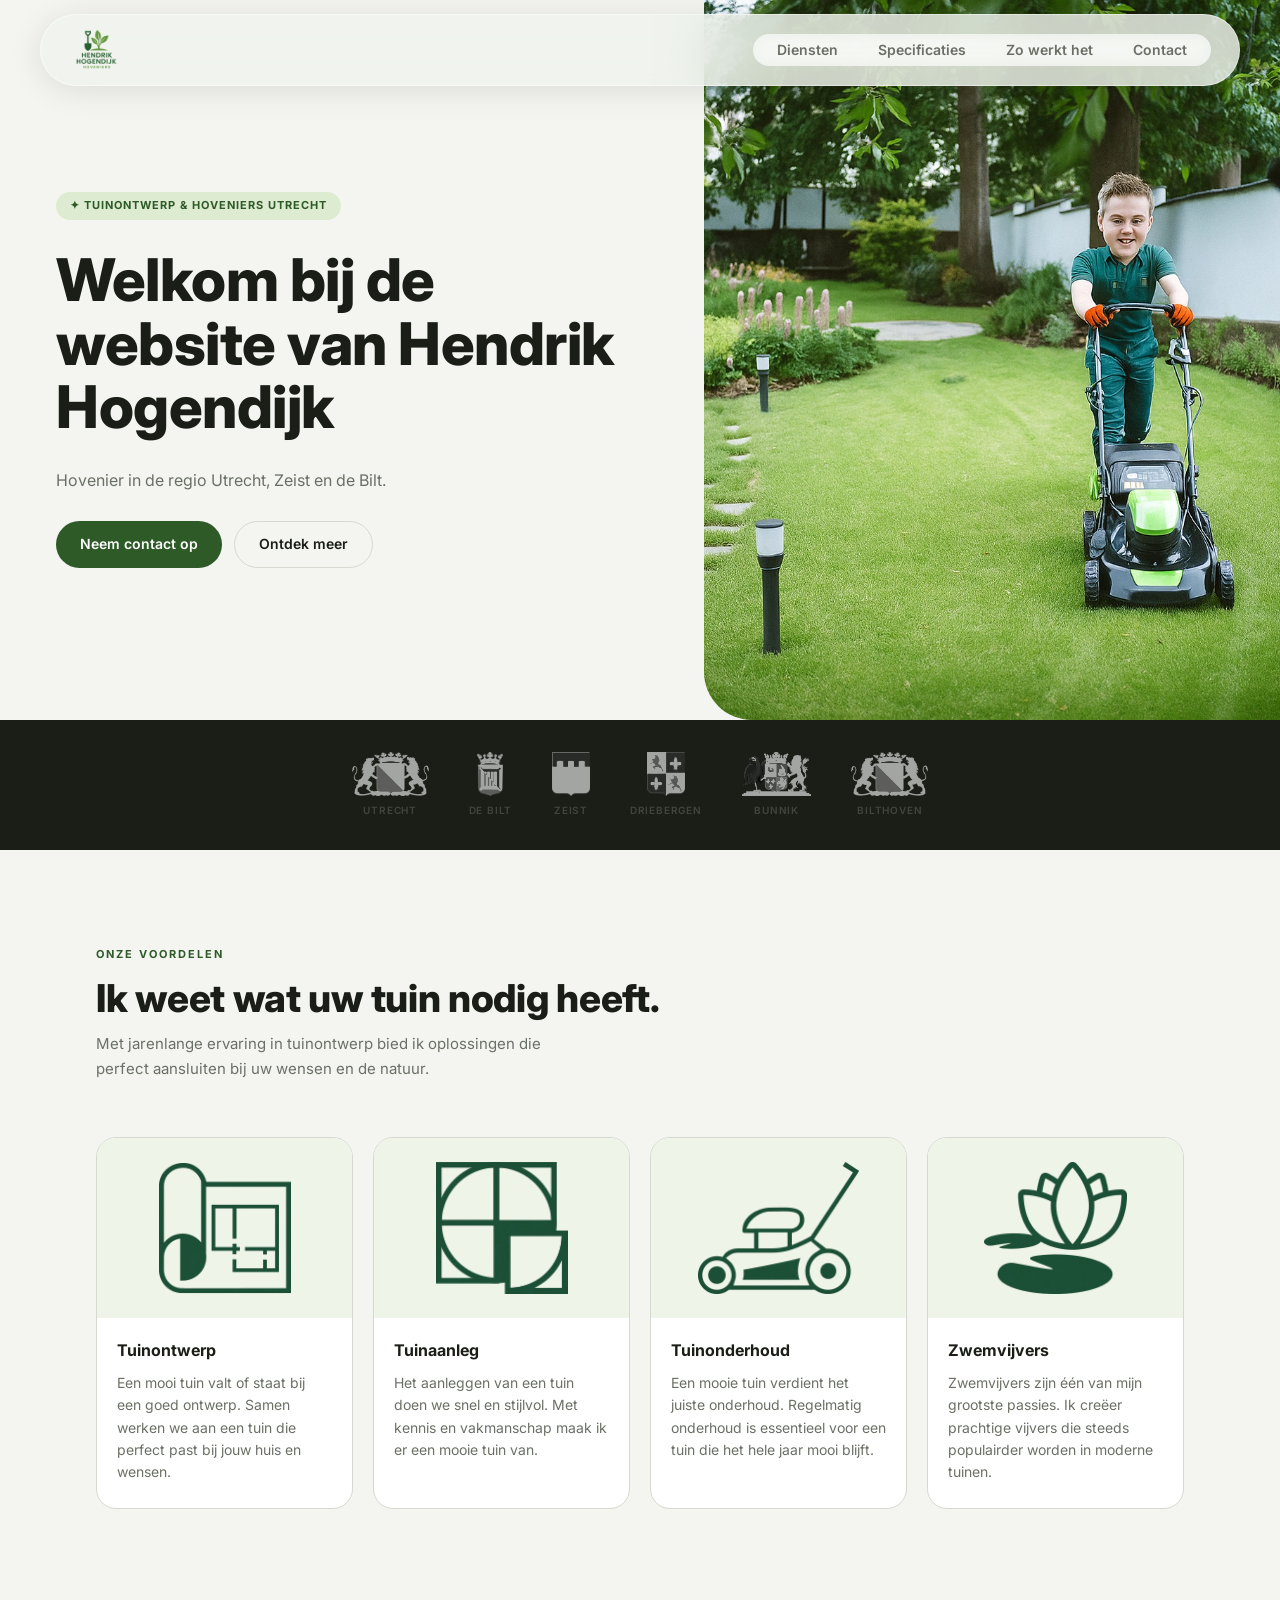
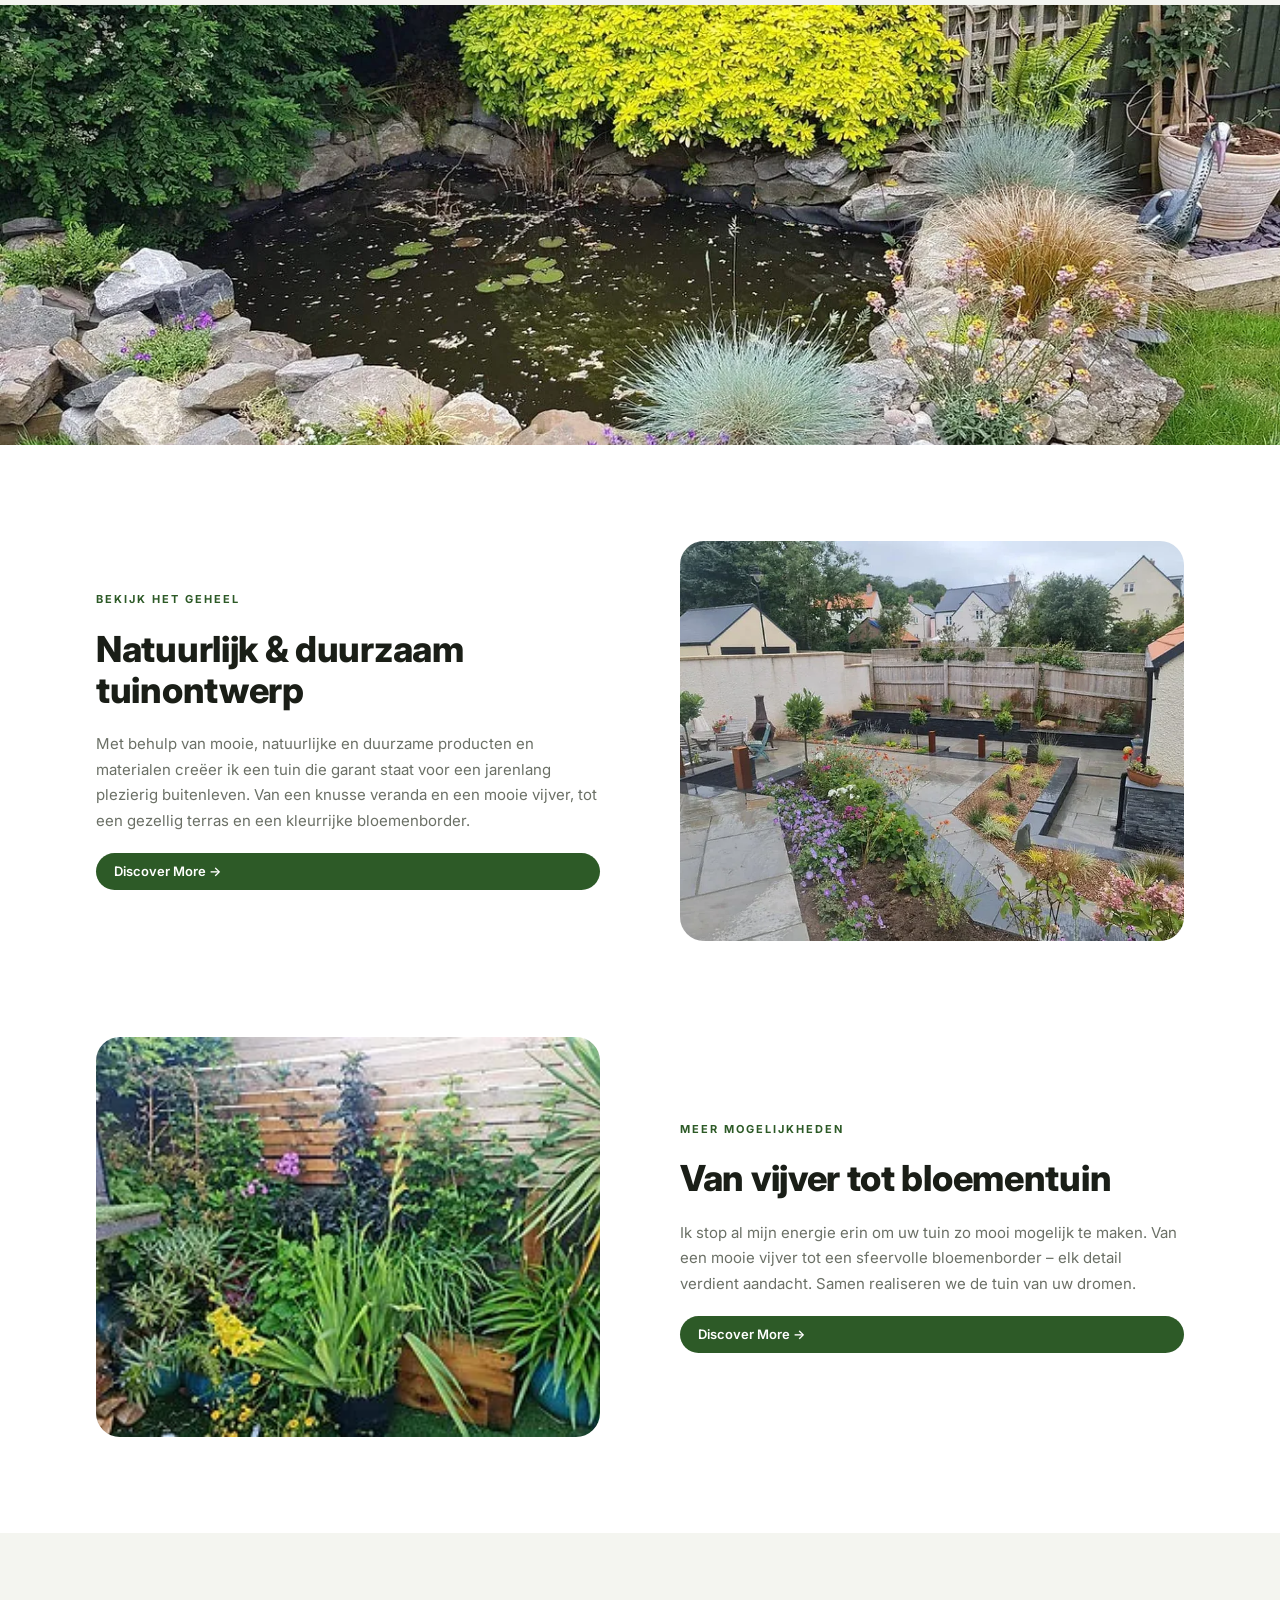
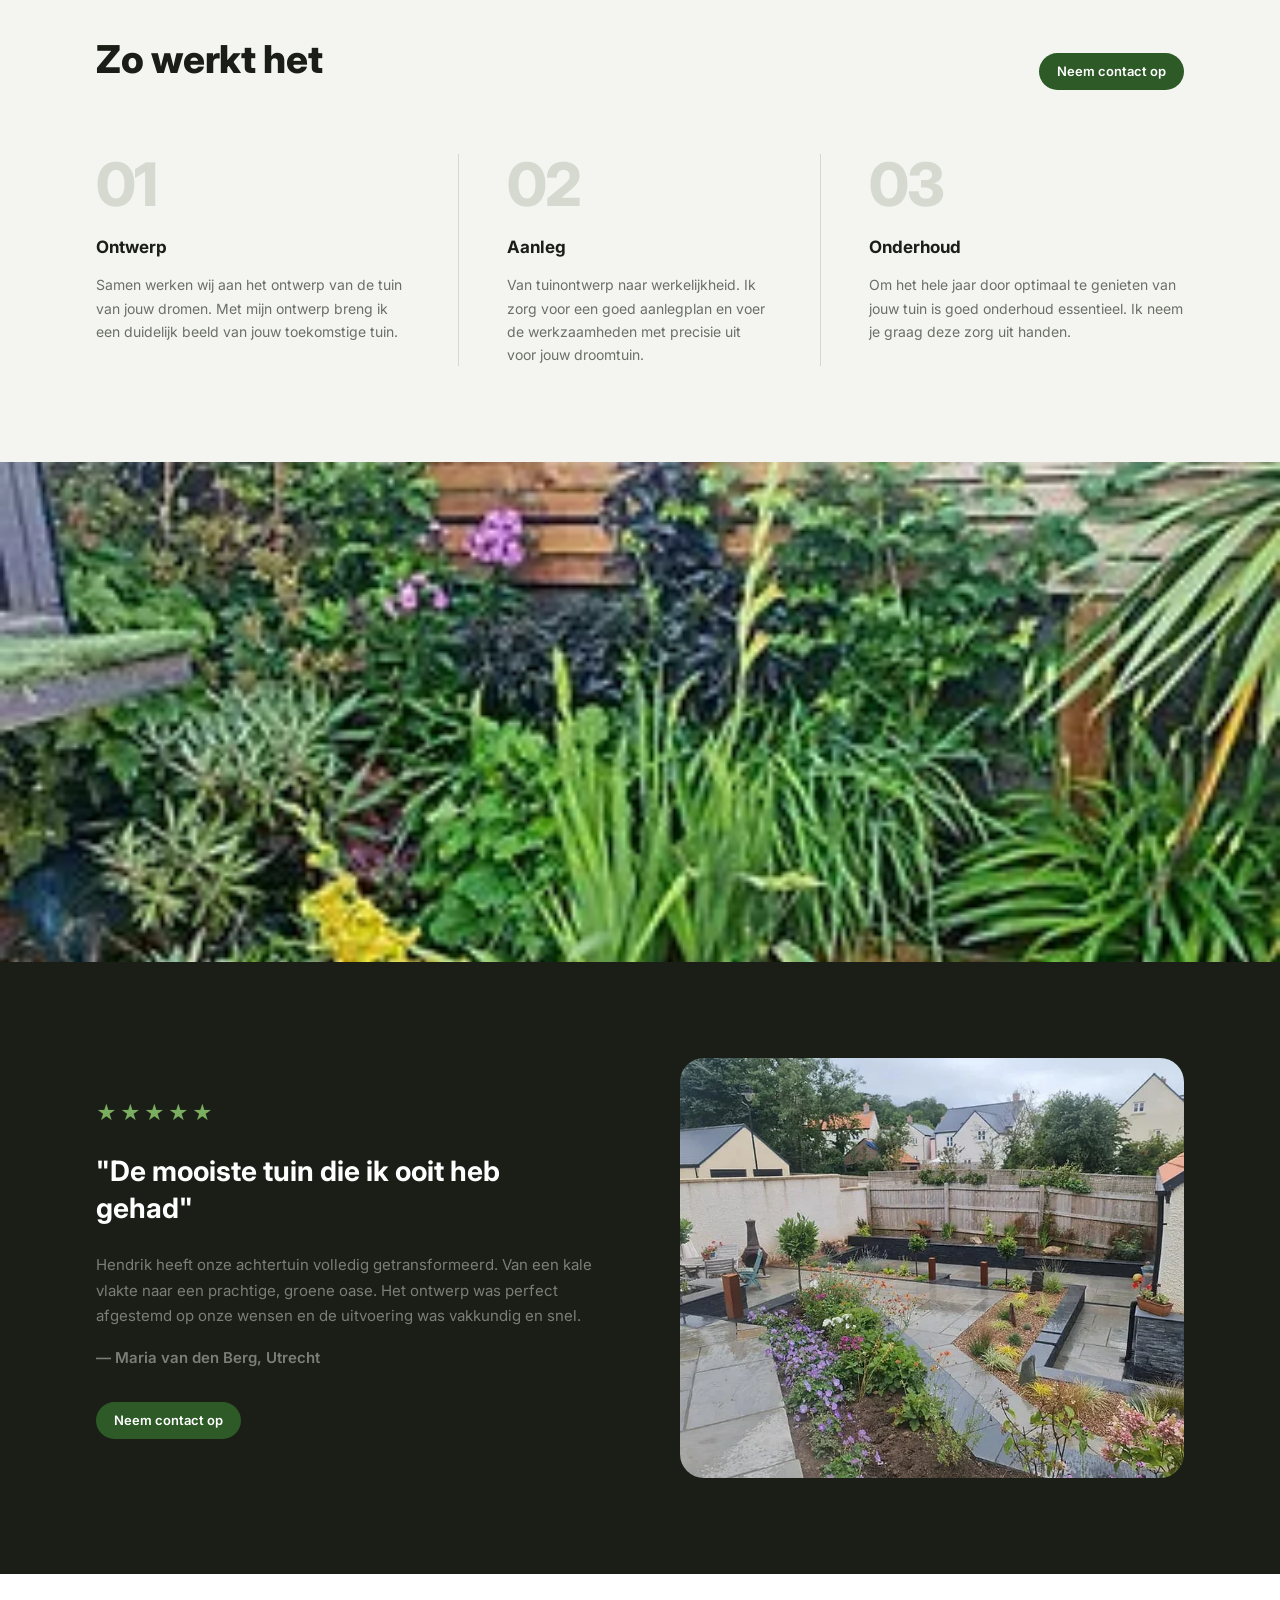
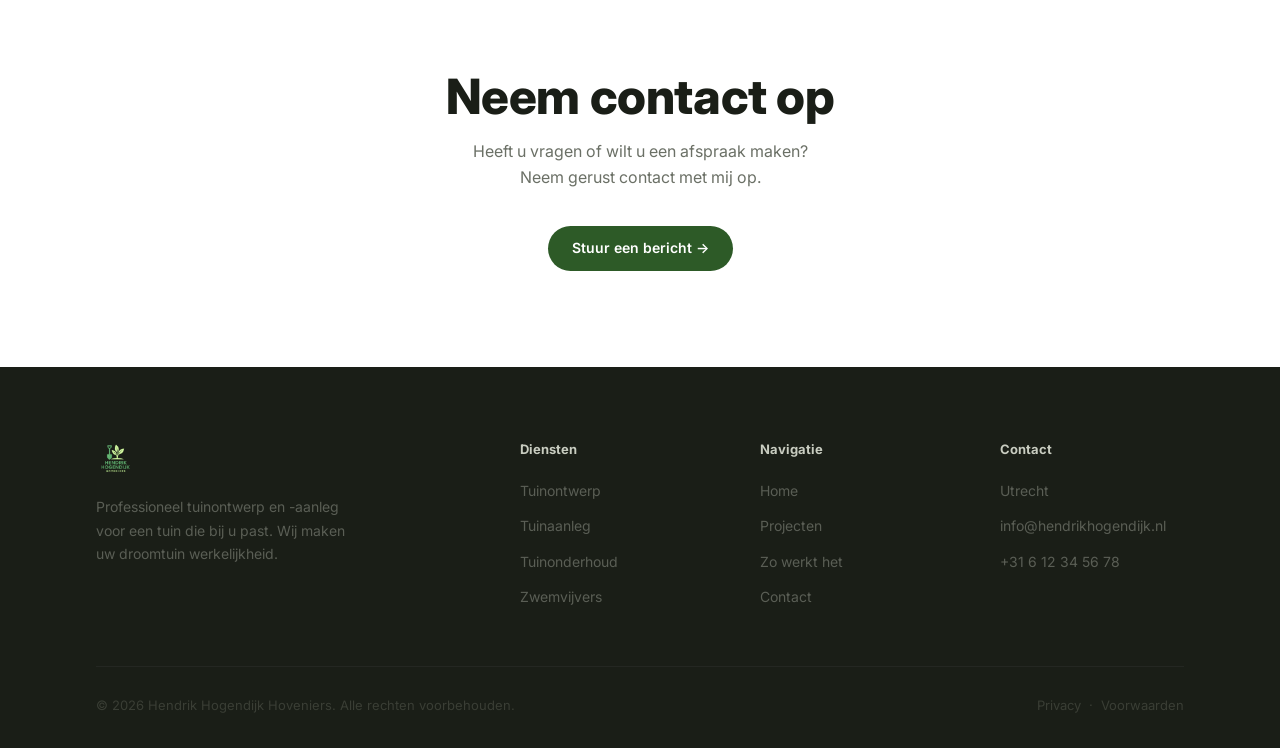
==== index.html @ 60f33a9e "prototip" ====
<!DOCTYPE html>
<html lang="nl">

<head>
    <meta charset="UTF-8" />
    <meta name="viewport" content="width=device-width, initial-scale=1.0" />
    <title>Hendrik Hogendijk Hoveniers – Tuinontwerp Utrecht</title>
    <link rel="preconnect" href="https://fonts.googleapis.com" />
    <link rel="preconnect" href="https://fonts.gstatic.com" crossorigin />
    <link href="https://fonts.googleapis.com/css2?family=Inter:wght@400;500;600;700;800&display=swap"
        rel="stylesheet" />
    <link rel="stylesheet" href="style.css" />
</head>

<body>

    <!-- NAV -->
    <nav>
        <div class="nav-inner">
            <a class="nav-logo" href="index.html">
                <img src="assets/fotos/logo.png" alt="Hendrik Hogendijk Hoveniers" />
            </a>
            <ul class="nav-links">
                <li><a href="#benefits">Diensten</a></li>
                <li><a href="#features">Specificaties</a></li>
                <li><a href="#howitworks">Zo werkt het</a></li>
                <li><a href="contact.html">Contact</a></li>
            </ul>
        </div>
    </nav>

    <!-- HERO -->
    <header>
        <div class="hero">
            <div class="hero-text">
                <span class="hero-tag">✦ Tuinontwerp &amp; Hoveniers Utrecht</span>
                <h1>Welkom bij de website van Hendrik Hogendijk</h1>
                <p>Hovenier in de regio Utrecht, Zeist en de Bilt.</p>
                <div class="hero-actions">
                    <a href="contact.html" class="btn btn-green">Neem contact op</a>
                    <a href="#benefits" class="btn btn-outline">Ontdek meer</a>
                </div>
            </div>
            <div class="hero-img">
                <img src="assets/fotos/hendrikbig.png" alt="Hendrik Hogendijk – Tuinier aan het werk" />
            </div>
        </div>
    </header>

    <!-- LOGO CLOUD -->
    <div class="logo-cloud">
        <div class="logo-cloud-inner">
            <div class="logo-cloud-items">
                <div class="logo-cloud-item">
                    <img src="assets/fotos/Utrecht.png" alt="Utrecht" />
                    <span>Utrecht</span>
                </div>
                <div class="logo-cloud-item">
                    <img src="assets/fotos/DeBilt.png" alt="De Bilt" />
                    <span>De Bilt</span>
                </div>
                <div class="logo-cloud-item">
                    <img src="assets/fotos/zeist.png" alt="Zeist" />
                    <span>Zeist</span>
                </div>
                <div class="logo-cloud-item">
                    <img src="assets/fotos/Driebergen.png" alt="Driebergen" />
                    <span>Driebergen</span>
                </div>
                <div class="logo-cloud-item">
                    <img src="assets/fotos/Bunnik.png" alt="Bunnik" />
                    <span>Bunnik</span>
                </div>
                <div class="logo-cloud-item">
                    <img src="assets/fotos/Utrecht.png" alt="Utrecht" />
                    <span>Bilthoven</span>
                </div>
            </div>
        </div>
    </div>

    <!-- BENEFITS -->
    <section class="benefits" id="benefits">
        <div class="container">
            <div class="benefits-head">
                <span class="overline">Onze voordelen</span>
                <h2>Ik weet wat uw tuin nodig heeft.</h2>
                <p>Met jarenlange ervaring in tuinontwerp bied ik oplossingen die perfect aansluiten bij uw wensen en de
                    natuur.</p>
            </div>
            <div class="benefits-grid">

                <div class="benefit-card">
                    <div class="benefit-card-img">
                        <img src="assets/fotos/Tuinontwerp.png" alt="Tuinontwerp" />
                    </div>
                    <div class="benefit-card-body">
                        <h3>Tuinontwerp</h3>
                        <p>Een mooi tuin valt of staat bij een goed ontwerp. Samen werken we aan een tuin die perfect
                            past bij jouw huis en wensen.</p>
                    </div>
                </div>

                <div class="benefit-card">
                    <div class="benefit-card-img">
                        <img src="assets/fotos/Tuinaanleg.png" alt="Tuinaanleg" />
                    </div>
                    <div class="benefit-card-body">
                        <h3>Tuinaanleg</h3>
                        <p>Het aanleggen van een tuin doen we snel en stijlvol. Met kennis en vakmanschap maak ik er een
                            mooie tuin van.</p>
                    </div>
                </div>

                <div class="benefit-card">
                    <div class="benefit-card-img">
                        <img src="assets/fotos/Tuinonderhoud.png" alt="Tuinonderhoud" />
                    </div>
                    <div class="benefit-card-body">
                        <h3>Tuinonderhoud</h3>
                        <p>Een mooie tuin verdient het juiste onderhoud. Regelmatig onderhoud is essentieel voor een
                            tuin die het hele jaar mooi blijft.</p>
                    </div>
                </div>

                <div class="benefit-card">
                    <div class="benefit-card-img">
                        <img src="assets/fotos/Zwemvijvers.png" alt="Zwemvijvers" />
                    </div>
                    <div class="benefit-card-body">
                        <h3>Zwemvijvers</h3>
                        <p>Zwemvijvers zijn één van mijn grootste passies. Ik creëer prachtige vijvers die steeds
                            populairder worden in moderne tuinen.</p>
                    </div>
                </div>

            </div>
        </div>
    </section>

    <!-- FULL IMAGE -->
    <div class="full-img">
        <img src="assets/fotos/image2.png" alt="Tuin vijver" />
    </div>

    <!-- FEATURES -->
    <section class="features" id="features">
        <div class="container">

            <div class="feature-block">
                <div class="feature-copy">
                    <span class="overline">Bekijk het geheel</span>
                    <h2>Natuurlijk &amp; duurzaam tuinontwerp</h2>
                    <p>Met behulp van mooie, natuurlijke en duurzame producten en materialen creëer ik een tuin die
                        garant staat voor een jarenlang plezierig buitenleven. Van een knusse veranda en een mooie
                        vijver, tot een gezellig terras en een kleurrijke bloemenborder.</p>
                    <a href="contact.html" class="btn btn-green btn-sm">Discover More →</a>
                </div>
                <div class="feature-photo">
                    <img src="assets/fotos/image1.png" alt="Tuin aanleg" />
                </div>
            </div>

            <div class="feature-block rev">
                <div class="feature-copy">
                    <span class="overline">Meer mogelijkheden</span>
                    <h2>Van vijver tot bloementuin</h2>
                    <p>Ik stop al mijn energie erin om uw tuin zo mooi mogelijk te maken. Van een mooie vijver tot een
                        sfeervolle bloemenborder – elk detail verdient aandacht. Samen realiseren we de tuin van uw
                        dromen.</p>
                    <a href="contact.html" class="btn btn-green btn-sm">Discover More →</a>
                </div>
                <div class="feature-photo">
                    <img src="assets/fotos/image3.png" alt="Groene tuin" />
                </div>
            </div>

        </div>
    </section>

    <!-- HOW IT WORKS -->
    <section class="howitworks" id="howitworks">
        <div class="container">
            <div class="hiw-head">
                <h2>Zo werkt het</h2>
                <a href="contact.html" class="btn btn-green btn-sm">Neem contact op</a>
            </div>
            <div class="steps">
                <div class="step">
                    <div class="step-num">01</div>
                    <h3>Ontwerp</h3>
                    <p>Samen werken wij aan het ontwerp van de tuin van jouw dromen. Met mijn ontwerp breng ik een
                        duidelijk beeld van jouw toekomstige tuin.</p>
                </div>
                <div class="step">
                    <div class="step-num">02</div>
                    <h3>Aanleg</h3>
                    <p>Van tuinontwerp naar werkelijkheid. Ik zorg voor een goed aanlegplan en voer de werkzaamheden met
                        precisie uit voor jouw droomtuin.</p>
                </div>
                <div class="step">
                    <div class="step-num">03</div>
                    <h3>Onderhoud</h3>
                    <p>Om het hele jaar door optimaal te genieten van jouw tuin is goed onderhoud essentieel. Ik neem je
                        graag deze zorg uit handen.</p>
                </div>
            </div>
        </div>
    </section>

    <!-- AERIAL IMAGE -->
    <div class="aerial">
        <img src="assets/fotos/image3.png" alt="Tuin overzicht" />
    </div>

    <!-- REVIEWS / TESTIMONIAL -->
    <section class="testimonial">
        <div class="container">
            <div class="testimonial-inner">
                <div class="testimonial-copy">
                    <div class="stars">★★★★★</div>
                    <blockquote>"De mooiste tuin die ik ooit heb gehad"</blockquote>
                    <p>Hendrik heeft onze achtertuin volledig getransformeerd. Van een kale vlakte naar een prachtige,
                        groene oase. Het ontwerp was perfect afgestemd op onze wensen en de uitvoering was vakkundig en
                        snel.</p>
                    <p class="reviewer">— Maria van den Berg, Utrecht</p>
                    <a href="contact.html" class="btn btn-green btn-sm" style="margin-top:8px; width:fit-content;">Neem
                        contact op</a>
                </div>
                <div class="testimonial-photo">
                    <img src="assets/fotos/image1.png" alt="Resultaat tuinaanleg" />
                </div>
            </div>
        </div>
    </section>

    <!-- CTA -->
    <section class="cta" id="contact">
        <div class="container">
            <h2>Neem contact op</h2>
            <p>Heeft u vragen of wilt u een afspraak maken? Neem gerust contact met mij op.</p>
            <a href="contact.html" class="btn btn-green">Stuur een bericht →</a>
        </div>
    </section>

    <!-- FOOTER -->
    <footer>
        <div class="container">
            <div class="footer-top">
                <div class="footer-logo">
                    <img src="assets/fotos/logo.png" alt="Hendrik Hogendijk Hoveniers" />
                    <p>Professioneel tuinontwerp en -aanleg voor een tuin die bij u past. Wij maken uw droomtuin
                        werkelijkheid.</p>
                </div>
                <div class="footer-col">
                    <h4>Diensten</h4>
                    <ul>
                        <li><a href="#benefits">Tuinontwerp</a></li>
                        <li><a href="#benefits">Tuinaanleg</a></li>
                        <li><a href="#benefits">Tuinonderhoud</a></li>
                        <li><a href="#benefits">Zwemvijvers</a></li>
                    </ul>
                </div>
                <div class="footer-col">
                    <h4>Navigatie</h4>
                    <ul>
                        <li><a href="index.html">Home</a></li>
                        <li><a href="#features">Projecten</a></li>
                        <li><a href="#howitworks">Zo werkt het</a></li>
                        <li><a href="contact.html">Contact</a></li>
                    </ul>
                </div>
                <div class="footer-col">
                    <h4>Contact</h4>
                    <ul>
                        <li><a href="#">Utrecht</a></li>
                        <li><a href="mailto:info@hendrikhogendijk.nl">info@hendrikhogendijk.nl</a></li>
                        <li><a href="tel:+31612345678">+31 6 12 34 56 78</a></li>
                    </ul>
                </div>
            </div>
            <div class="footer-bottom">
                <span>© 2026 Hendrik Hogendijk Hoveniers. Alle rechten voorbehouden.</span>
                <span>Privacy &nbsp;·&nbsp; Voorwaarden</span>
            </div>
        </div>
    </footer>

</body>

</html>
---- style.css ----
*,
*::before,
*::after {
    box-sizing: border-box;
    margin: 0;
    padding: 0;
}

:root {
    --accent: #2d5a27;
    --accent-light: #4a7c59;
    --bg: #f4f5f0;
    --bg-white: #ffffff;
    --dark: #1a1e17;
    --text: #1a1e17;
    --muted: #6b7066;
    --divider: #d6d9d0;
    --max-w: 1200px;
    --font: 'Inter', 'Helvetica Neue', Arial, sans-serif;
}

html {
    scroll-behavior: smooth;
}

body {
    font-family: var(--font);
    background: var(--bg);
    color: var(--text);
    line-height: 1.6;
}

img {
    display: block;
    width: 100%;
    object-fit: cover;
}

a {
    text-decoration: none;
    color: inherit;
}

ul {
    list-style: none;
}

.container {
    max-width: var(--max-w);
    margin: 0 auto;
    padding: 0 56px;
}

.btn {
    display: inline-flex;
    align-items: center;
    gap: 6px;
    padding: 11px 24px;
    border-radius: 999px;
    font-size: 14px;
    font-weight: 600;
    cursor: pointer;
    transition: opacity .2s, transform .15s;
    border: none;
    font-family: var(--font);
}

.btn:hover {
    opacity: .85;
    transform: translateY(-1px);
}

.btn-green {
    background: var(--accent);
    color: #fff;
}

.btn-outline {
    background: transparent;
    color: var(--text);
    border: 1.5px solid var(--divider);
}

.btn-sm {
    padding: 8px 18px;
    font-size: 13px;
}

/* ── NAV ── */
nav {
    position: fixed;
    top: 0;
    left: 0;
    right: 0;
    z-index: 200;
    padding: 14px 40px;
    background: transparent;
}

.nav-inner {
    display: flex;
    align-items: center;
    justify-content: space-between;
    height: 72px;
    max-width: var(--max-w);
    margin: 0 auto;
    padding: 0 28px;
    background: rgba(240, 243, 237, .82);
    backdrop-filter: blur(24px);
    -webkit-backdrop-filter: blur(24px);
    border-radius: 999px;
    border: 1px solid rgba(255, 255, 255, .45);
    box-shadow: 0 4px 32px rgba(0, 0, 0, .10);
}

.nav-logo img {
    height: 56px;
    width: auto;
    display: block;
}

.nav-links {
    display: flex;
    gap: 4px;
    font-size: 14px;
    font-weight: 600;
    background: rgba(255, 255, 255, .55);
    border-radius: 999px;
    padding: 5px 6px;
    backdrop-filter: blur(8px);
}

.nav-links a {
    color: var(--muted);
    padding: 7px 18px;
    border-radius: 999px;
    transition: background .2s, color .2s;
}

.nav-links a:hover {
    color: var(--text);
    background: rgba(255, 255, 255, .7);
}

.nav-links a.active {
    color: var(--text);
    background: #fff;
    box-shadow: 0 1px 6px rgba(0, 0, 0, .08);
}

.nav-cta {
    display: flex;
    gap: 10px;
    align-items: center;
}

/* ── HERO ── */
header {
    padding-top: 0;
    background: var(--bg);
}

.hero {
    display: grid;
    grid-template-columns: 55% 45%;
    min-height: 720px;
    max-height: 820px;
    overflow: hidden;
}

.hero-text {
    display: flex;
    flex-direction: column;
    justify-content: center;
    gap: 28px;
    padding: 120px 60px 80px 56px;
}

.hero-tag {
    display: inline-flex;
    align-items: center;
    gap: 8px;
    background: #ddebd0;
    color: var(--accent);
    font-size: 11px;
    font-weight: 700;
    letter-spacing: 1px;
    text-transform: uppercase;
    padding: 5px 14px;
    border-radius: 999px;
    width: fit-content;
}

.hero-text h1 {
    font-size: clamp(36px, 4.6vw, 60px);
    font-weight: 800;
    line-height: 1.08;
    letter-spacing: -.5px;
}

.hero-text>p {
    font-size: 16px;
    color: var(--muted);
    max-width: 400px;
    line-height: 1.65;
}

.hero-actions {
    display: flex;
    gap: 12px;
    flex-wrap: wrap;
}

.hero-img {
    position: relative;
    overflow: hidden;
    border-radius: 0 0 0 48px;
}

.hero-img img {
    width: 100%;
    height: 100%;
    object-fit: cover;
    object-position: 50% 20%;
}

/* ── LOGO CLOUD ── */
.logo-cloud {
    background: var(--dark);
    padding: 32px 0;
}

.logo-cloud-inner {
    display: flex;
    align-items: center;
    justify-content: center;
    gap: 0;
    max-width: var(--max-w);
    margin: 0 auto;
    padding: 0 56px;
}

.logo-cloud-label {
    font-size: 11px;
    font-weight: 700;
    letter-spacing: 1.5px;
    text-transform: uppercase;
    color: #4a4e45;
    white-space: nowrap;
    flex-shrink: 0;
    margin-right: 48px;
}

.logo-cloud-items {
    display: flex;
    align-items: center;
    gap: 40px;
    flex-wrap: wrap;
}

.logo-cloud-item {
    display: flex;
    flex-direction: column;
    align-items: center;
    gap: 6px;
    opacity: .6;
    transition: opacity .2s;
}

.logo-cloud-item:hover {
    opacity: 1;
}

.logo-cloud-item img {
    height: 44px;
    width: auto;
    display: block;
    filter: grayscale(1) brightness(2);
}

.logo-cloud-item span {
    font-size: 10px;
    color: #5a5e55;
    font-weight: 600;
    letter-spacing: .8px;
    text-transform: uppercase;
}

.logo-cloud-sep {
    width: 1px;
    height: 36px;
    background: #2a2e27;
    flex-shrink: 0;
    margin: 0 40px;
}

/* ── BENEFITS ── */
.benefits {
    padding: 96px 0;
    background: var(--bg);
}

.benefits-head {
    margin-bottom: 56px;
}

.benefits-head .overline {
    font-size: 11px;
    font-weight: 700;
    letter-spacing: 2px;
    text-transform: uppercase;
    color: var(--accent);
    margin-bottom: 12px;
    display: block;
}

.benefits-head h2 {
    font-size: clamp(28px, 3vw, 40px);
    font-weight: 800;
    line-height: 1.15;
    letter-spacing: -.3px;
}

.benefits-head p {
    font-size: 15px;
    color: var(--muted);
    max-width: 500px;
    margin-top: 12px;
    line-height: 1.65;
}

.benefits-grid {
    display: grid;
    grid-template-columns: repeat(4, 1fr);
    gap: 20px;
}

.benefit-card {
    background: #fff;
    border-radius: 20px;
    overflow: hidden;
    border: 1px solid var(--divider);
    transition: transform .2s, box-shadow .2s;
}

.benefit-card:hover {
    transform: translateY(-4px);
    box-shadow: 0 12px 32px rgba(0, 0, 0, .09);
}

.benefit-card-img {
    height: 180px;
    overflow: hidden;
    background: #eef4e8;
    display: flex;
    align-items: center;
    justify-content: center;
    padding: 24px;
}

.benefit-card-img img {
    width: 100%;
    height: 100%;
    object-fit: contain;
}

.benefit-card-body {
    padding: 20px 20px 24px;
}

.benefit-card h3 {
    font-size: 16px;
    font-weight: 700;
    margin-bottom: 8px;
}

.benefit-card p {
    font-size: 14px;
    color: var(--muted);
    line-height: 1.6;
}

/* ── FULL IMAGE ── */
.full-img {
    width: 100%;
    height: 440px;
    overflow: hidden;
}

.full-img img {
    height: 100%;
    object-fit: cover;
}

/* ── FEATURES ── */
.features {
    padding: 96px 0;
    background: var(--bg-white);
}

.feature-block {
    display: grid;
    grid-template-columns: 1fr 1fr;
    gap: 80px;
    align-items: center;
}

.feature-block+.feature-block {
    margin-top: 96px;
}

.feature-block.rev {
    direction: rtl;
}

.feature-block.rev>* {
    direction: ltr;
}

.feature-copy {
    display: flex;
    flex-direction: column;
    gap: 20px;
}

.feature-copy .overline {
    font-size: 11px;
    font-weight: 700;
    letter-spacing: 2px;
    text-transform: uppercase;
    color: var(--accent);
    display: block;
}

.feature-copy h2 {
    font-size: clamp(26px, 2.8vw, 36px);
    font-weight: 800;
    line-height: 1.15;
    letter-spacing: -.3px;
}

.feature-copy p {
    font-size: 15px;
    color: var(--muted);
    line-height: 1.7;
}

.feature-photo {
    border-radius: 24px;
    overflow: hidden;
    height: 400px;
}

.feature-photo img {
    height: 100%;
}

/* ── TESTIMONIAL ── */
.testimonial {
    background: var(--dark);
    color: #fff;
    padding: 96px 0;
}

.testimonial-inner {
    display: grid;
    grid-template-columns: 1fr 1fr;
    gap: 80px;
    align-items: center;
}

.testimonial-copy {
    display: flex;
    flex-direction: column;
    gap: 24px;
}

.stars {
    font-size: 20px;
    color: #7aad60;
    letter-spacing: 3px;
}

.testimonial-copy blockquote {
    font-size: clamp(20px, 2.4vw, 28px);
    font-weight: 700;
    line-height: 1.35;
    color: #fff;
}

.testimonial-copy p {
    font-size: 15px;
    color: #7a7e75;
    line-height: 1.7;
}

.reviewer {
    font-size: 13px;
    color: #5a5e55;
    font-weight: 600;
    margin-top: -8px;
}

.testimonial-photo {
    border-radius: 24px;
    overflow: hidden;
    height: 420px;
}

.testimonial-photo img {
    height: 100%;
    object-position: center;
}

/* ── HOW IT WORKS ── */
.howitworks {
    padding: 96px 0;
    background: var(--bg);
}

.hiw-head {
    display: flex;
    justify-content: space-between;
    align-items: flex-end;
    margin-bottom: 64px;
}

.hiw-head h2 {
    font-size: clamp(28px, 3vw, 40px);
    font-weight: 800;
    letter-spacing: -.3px;
}

.steps {
    display: grid;
    grid-template-columns: repeat(3, 1fr);
}

.step {
    padding-right: 48px;
    border-right: 1px solid var(--divider);
}

.step:last-child {
    border-right: none;
    padding-right: 0;
}

.step+.step {
    padding-left: 48px;
}

.step-num {
    font-size: 60px;
    font-weight: 800;
    color: var(--divider);
    line-height: 1;
    margin-bottom: 20px;
    letter-spacing: -2px;
}

.step h3 {
    font-size: 17px;
    font-weight: 700;
    margin-bottom: 12px;
}

.step p {
    font-size: 14px;
    color: var(--muted);
    line-height: 1.65;
}

/* ── AERIAL ── */
.aerial {
    width: 100%;
    height: 500px;
    overflow: hidden;
}

.aerial img {
    height: 100%;
    object-fit: cover;
}

/* ── CTA ── */
.cta {
    background: var(--bg-white);
    padding: 96px 0;
    text-align: center;
}

.cta h2 {
    font-size: clamp(32px, 3.8vw, 52px);
    font-weight: 800;
    line-height: 1.1;
    letter-spacing: -.4px;
    max-width: 580px;
    margin: 0 auto 16px;
}

.cta p {
    font-size: 16px;
    color: var(--muted);
    max-width: 380px;
    margin: 0 auto 36px;
}

/* ── FOOTER ── */
footer {
    background: var(--dark);
    color: #6a6e65;
    padding: 72px 0 32px;
}

.footer-top {
    display: grid;
    grid-template-columns: 2fr 1fr 1fr 1fr;
    gap: 56px;
    margin-bottom: 56px;
}

.footer-logo img {
    height: 40px;
    width: auto;
    margin-bottom: 16px;
    filter: brightness(2) grayscale(.3);
}

.footer-logo p {
    font-size: 14px;
    line-height: 1.7;
    color: #5a5e55;
    max-width: 260px;
}

.footer-col h4 {
    font-size: 13px;
    font-weight: 700;
    color: #c8ccc0;
    margin-bottom: 18px;
}

.footer-col li+li {
    margin-top: 10px;
}

.footer-col a {
    font-size: 14px;
    color: #5a5e55;
    transition: color .2s;
}

.footer-col a:hover {
    color: #fff;
}

.footer-bottom {
    border-top: 1px solid #242722;
    padding-top: 28px;
    display: flex;
    justify-content: space-between;
    align-items: center;
    font-size: 13px;
    color: #3a3e35;
}

/* ── RESPONSIVE ── */
@media (max-width: 960px) {
    .container {
        padding: 0 28px;
    }

    nav {
        padding: 10px 16px;
    }

    .nav-inner {
        padding: 0 16px;
        height: 60px;
    }

    .logo-cloud-inner {
        padding: 0 28px;
        flex-wrap: wrap;
        gap: 24px;
    }

    .logo-cloud-label {
        margin-right: 0;
        width: 100%;
        text-align: center;
    }

    .logo-cloud-sep {
        display: none;
    }

    .nav-links {
        display: none;
        
    }

    .hero {
        grid-template-columns: 1fr;
        max-height: none;
    }

    .hero-img {
        height: 300px;
        border-radius: 0;
    }

    .hero-text {
        padding: 48px 28px;
    }

    .benefits-grid {
        grid-template-columns: 1fr 1fr;
    }

    .benefit-card {
        border-right: none;
        border-bottom: 1px solid var(--divider);
        padding: 0 0 28px 0 !important;
        margin-bottom: 28px;
    }

    .benefit-card:last-child {
        border-bottom: none;
        margin-bottom: 0;
    }

    .feature-block,
    .feature-block.rev,
    .testimonial-inner {
        grid-template-columns: 1fr;
        direction: ltr;
        gap: 32px;
    }

    .feature-photo,
    .testimonial-photo {
        height: 260px;
    }

    .steps {
        grid-template-columns: 1fr;
    }

    .step {
        border-right: none;
        border-bottom: 1px solid var(--divider);
        padding: 0 0 32px !important;
    }

    .step:last-child {
        border-bottom: none;
    }

    .step+.step {
        padding-top: 32px;
    }

    .footer-top {
        grid-template-columns: 1fr 1fr;
    }
}

@media (max-width: 560px) {
    .benefits-grid {
        grid-template-columns: 1fr;
    }

    .footer-top {
        grid-template-columns: 1fr;
    }

    .footer-bottom {
        flex-direction: column;
        gap: 8px;
    }

    .hiw-head {
        flex-direction: column;
        align-items: flex-start;
        gap: 16px;
    }
}
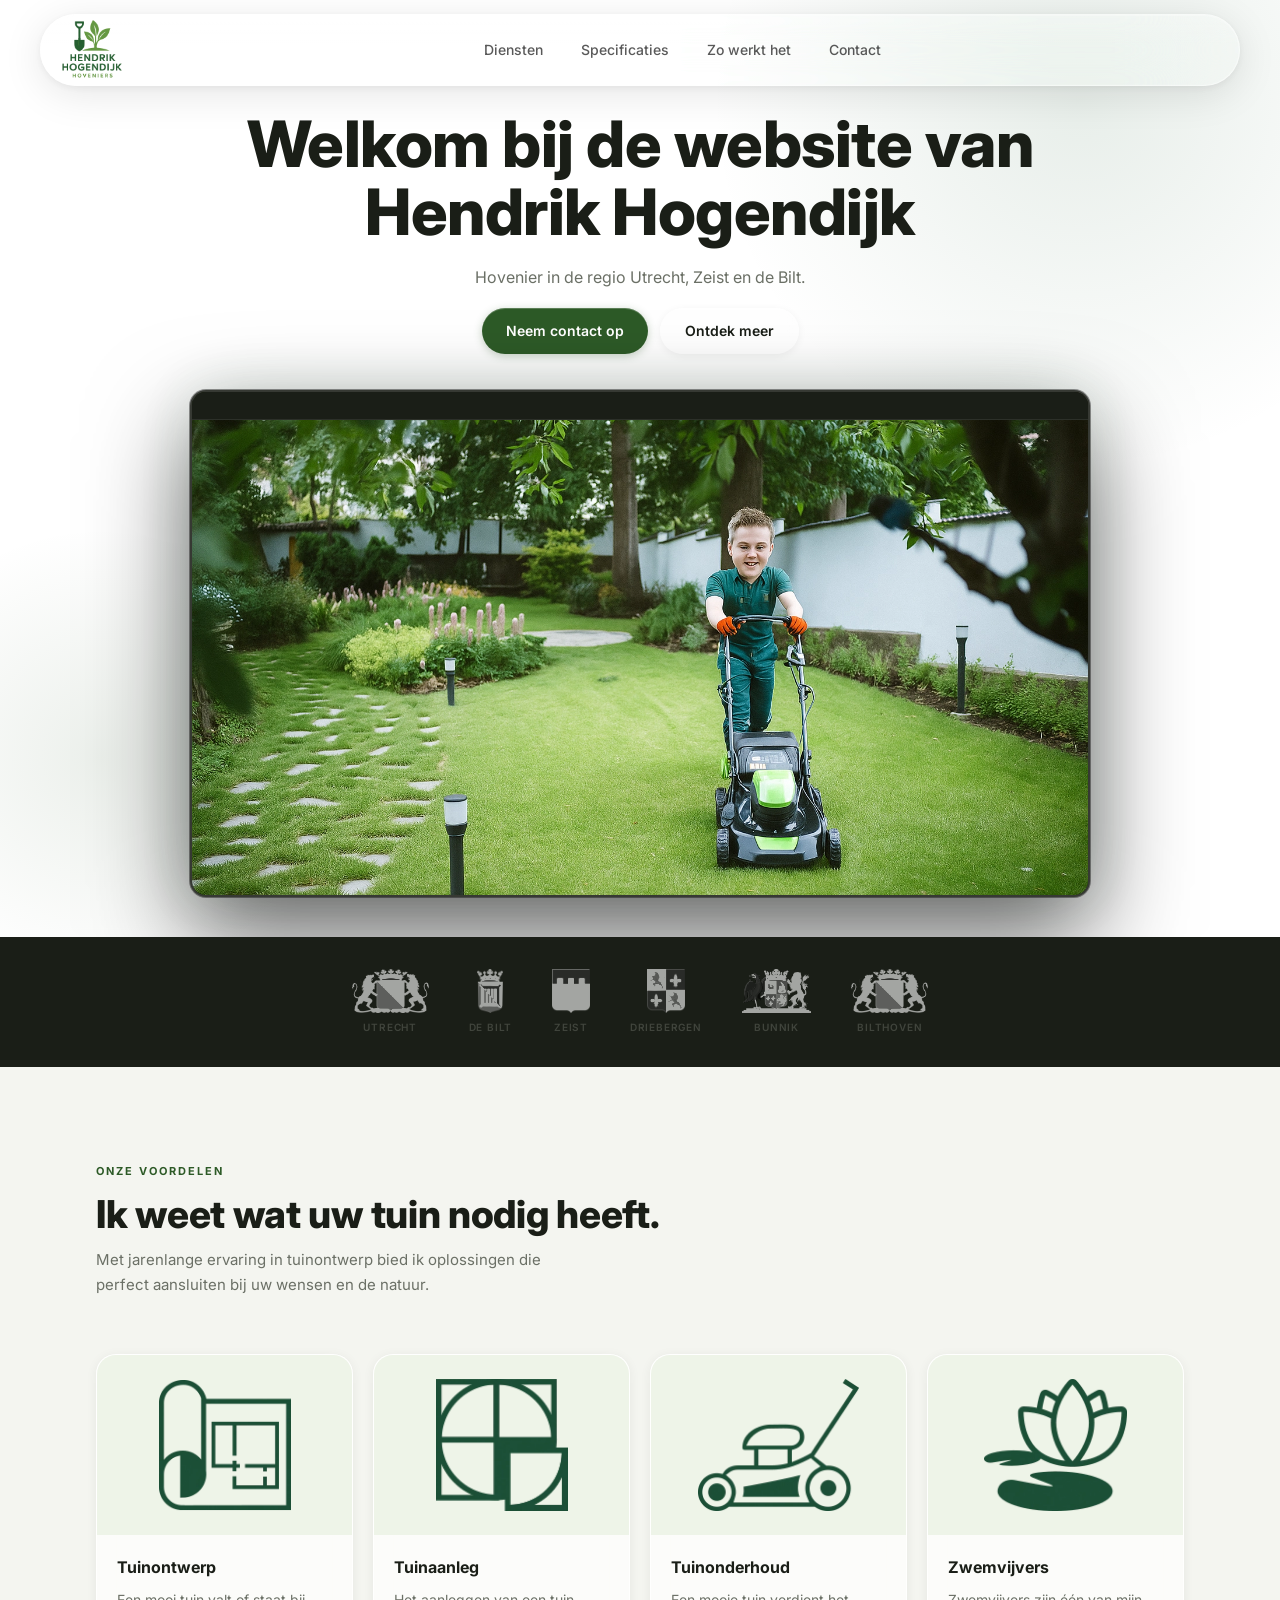
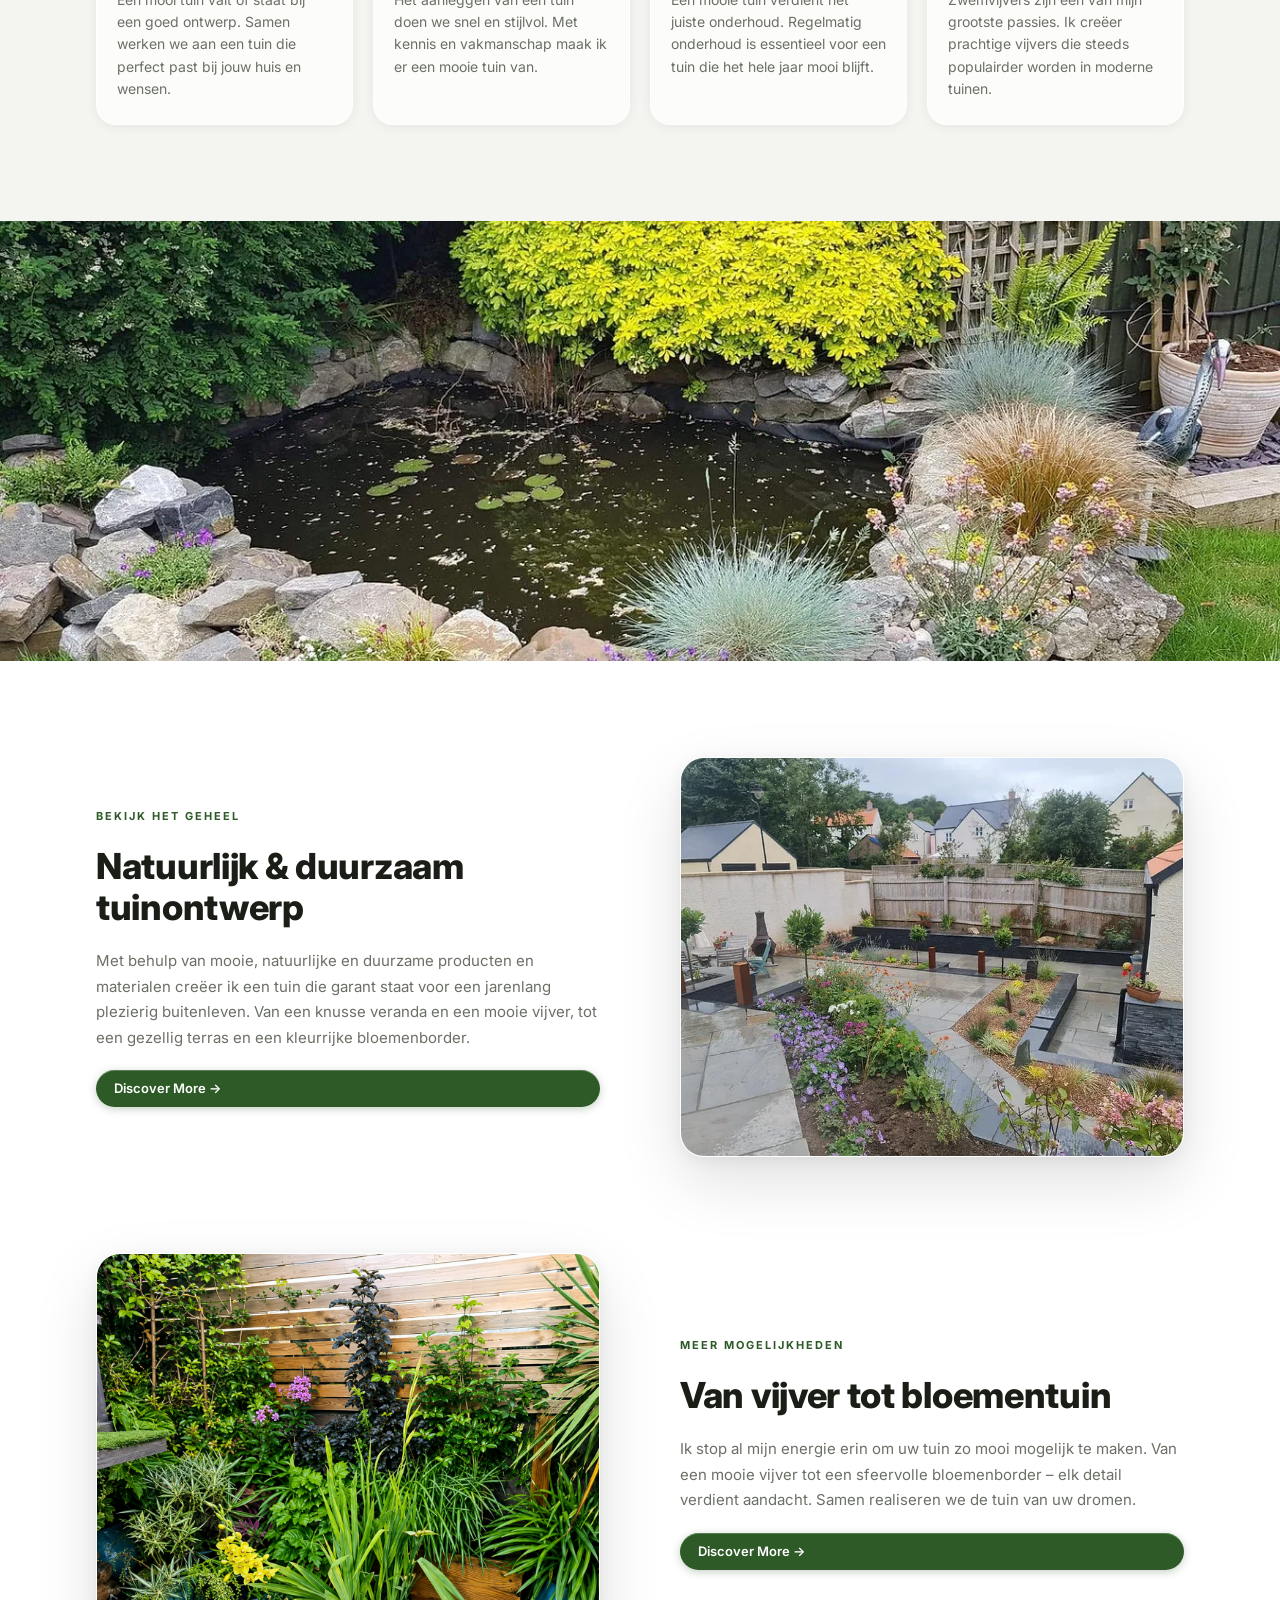
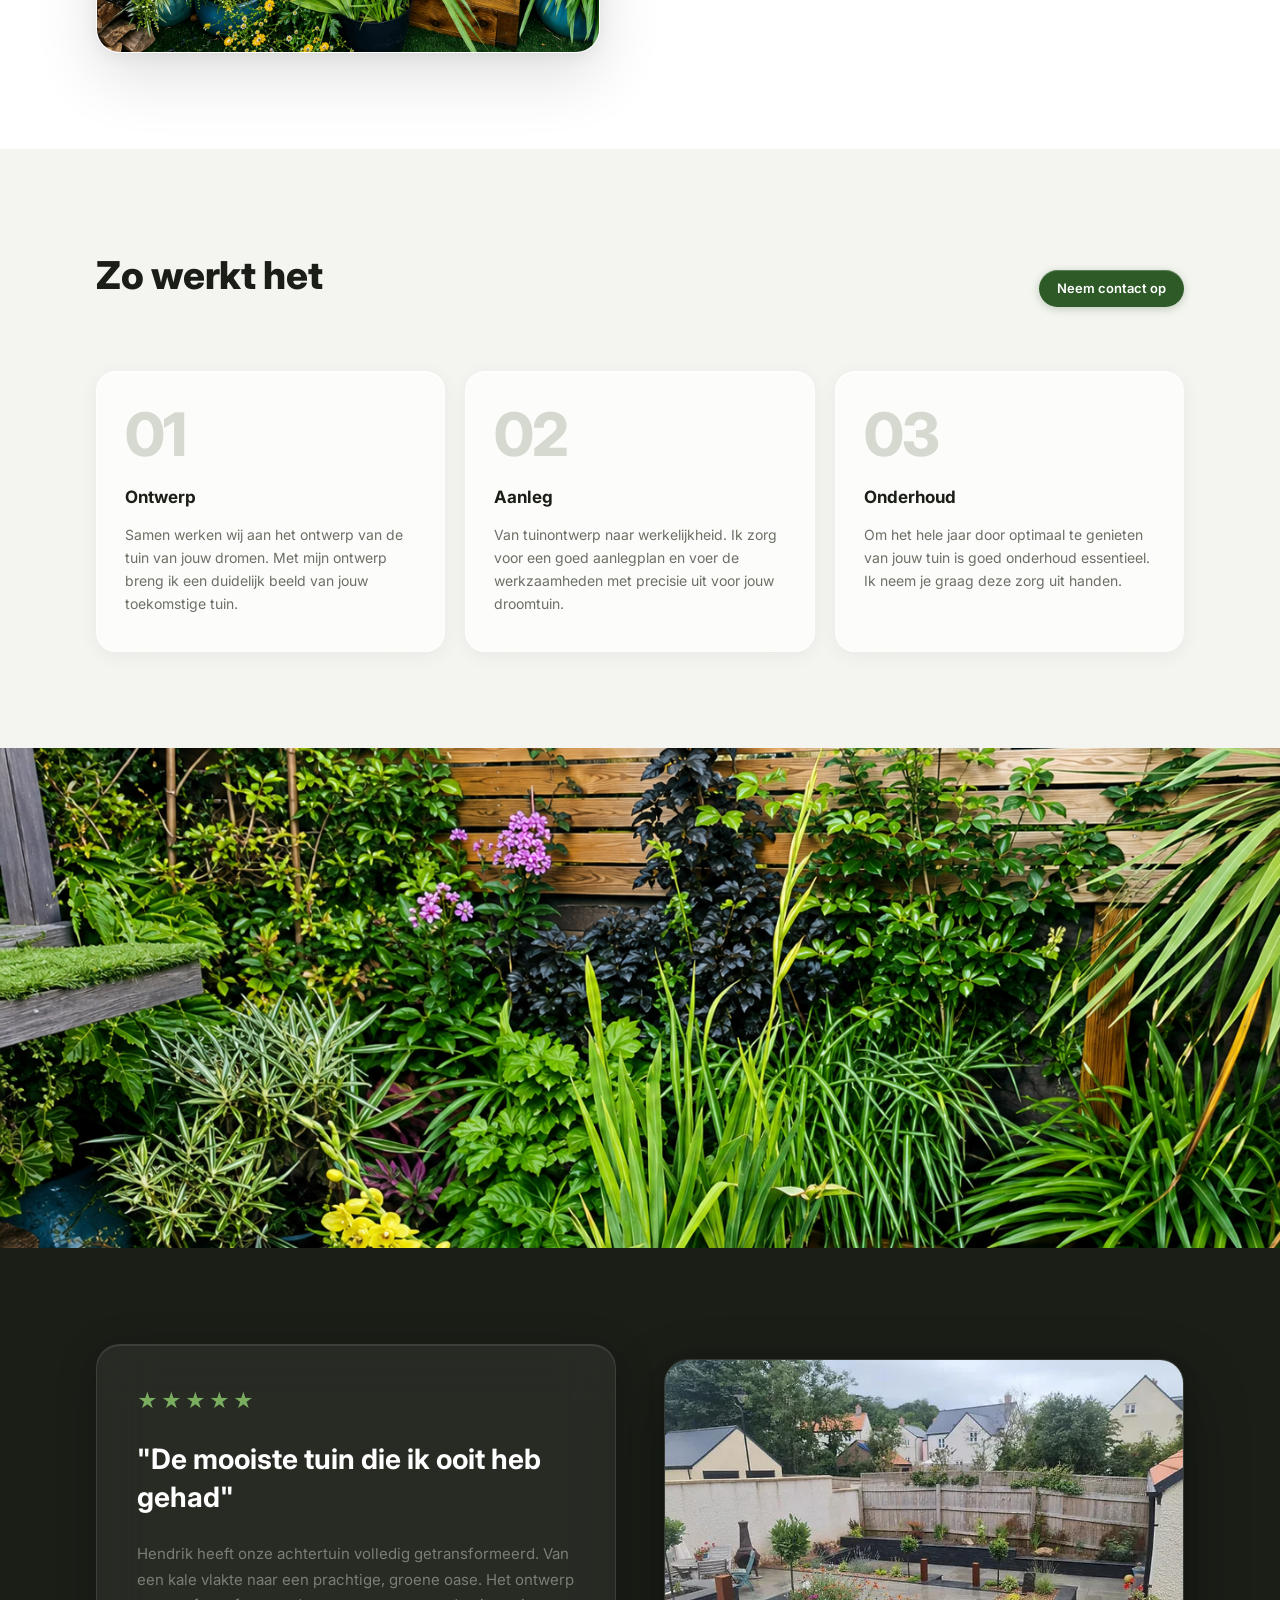
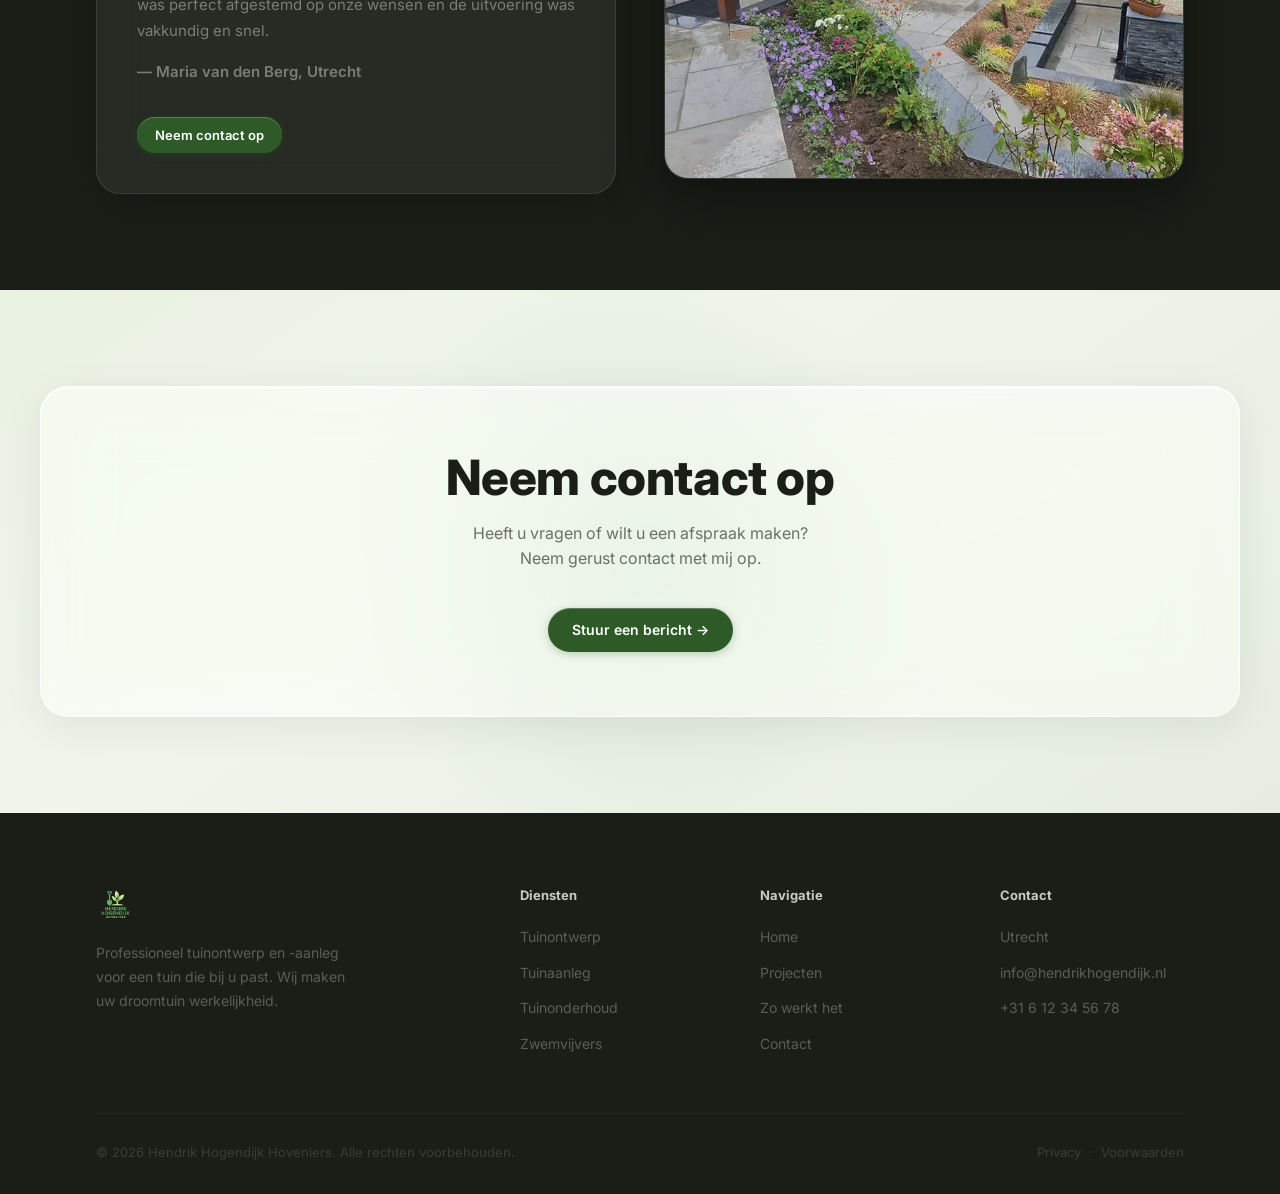
==== commit 94436714: "styleupd" ====
--- a/index.html
+++ b/index.html
@@ -33,7 +33,6 @@
     <header>
         <div class="hero">
             <div class="hero-text">
-                <span class="hero-tag">✦ Tuinontwerp &amp; Hoveniers Utrecht</span>
                 <h1>Welkom bij de website van Hendrik Hogendijk</h1>
                 <p>Hovenier in de regio Utrecht, Zeist en de Bilt.</p>
                 <div class="hero-actions">
@@ -41,14 +40,15 @@
                     <a href="#benefits" class="btn btn-outline">Ontdek meer</a>
                 </div>
             </div>
-            <div class="hero-img">
-                <img src="assets/fotos/hendrikbig.png" alt="Hendrik Hogendijk – Tuinier aan het werk" />
-            </div>
-        </div>
-    </header>
-
-    <!-- LOGO CLOUD -->
-    <div class="logo-cloud">
+            <div class="hero-mockup">
+                <div class="hero-mockup-screen">
+                    <img src="assets/fotos/hendrikbig.png" alt="Hendrik Hogendijk – Tuinier aan het werk" />
+                </div>
+            </div>
+        </div>
+
+        <!-- LOGO CLOUD -->
+        <div class="logo-cloud">
         <div class="logo-cloud-inner">
             <div class="logo-cloud-items">
                 <div class="logo-cloud-item">
@@ -78,6 +78,7 @@
             </div>
         </div>
     </div>
+    </header>
 
     <!-- BENEFITS -->
     <section class="benefits" id="benefits">
--- a/style.css
+++ b/style.css
@@ -73,12 +73,20 @@
 .btn-green {
     background: var(--accent);
     color: #fff;
+    box-shadow:
+        inset 0 1px 0 rgba(255, 255, 255, .22),
+        0 2px 8px rgba(45, 90, 39, .28);
 }
 
 .btn-outline {
-    background: transparent;
+    background: rgba(255, 255, 255, .28);
     color: var(--text);
-    border: 1.5px solid var(--divider);
+    border: 1px solid rgba(255, 255, 255, .55);
+    -webkit-backdrop-filter: blur(20px) saturate(160%);
+    backdrop-filter: blur(20px) saturate(160%);
+    box-shadow:
+        inset 0 1px 0 rgba(255, 255, 255, .5),
+        0 2px 8px rgba(0, 0, 0, .06);
 }
 
 .btn-sm {
@@ -98,110 +106,152 @@
 }
 
 .nav-inner {
-    display: flex;
-    align-items: center;
-    justify-content: space-between;
+    position: relative;
+    display: flex;
+    align-items: center;
     height: 72px;
     max-width: var(--max-w);
     margin: 0 auto;
-    padding: 0 28px;
-    background: rgba(240, 243, 237, .82);
-    backdrop-filter: blur(24px);
-    -webkit-backdrop-filter: blur(24px);
+    padding: 0 10px 0 10px;
+    background: rgba(255, 255, 255, .18);
+    backdrop-filter: blur(52px) saturate(200%);
+    -webkit-backdrop-filter: blur(52px) saturate(200%);
     border-radius: 999px;
     border: 1px solid rgba(255, 255, 255, .45);
-    box-shadow: 0 4px 32px rgba(0, 0, 0, .10);
+    box-shadow:
+        inset 0 1px 0 rgba(255, 255, 255, .25),
+        inset 0 -1px 0 rgba(255, 255, 255, .06),
+        0 8px 40px rgba(0, 0, 0, .10),
+        0 2px 8px rgba(0, 0, 0, .06);
+    overflow: hidden;
+}
+
+/* specular light streak at top of glass */
+.nav-inner::before {
+    content: '';
+    position: absolute;
+    inset: 0;
+    border-radius: 999px;
+    background: linear-gradient(180deg,
+        rgba(255, 255, 255, .15) 0%,
+        rgba(255, 255, 255, 0) 40%);
+    pointer-events: none;
+    z-index: 1;
 }
 
 .nav-logo img {
-    height: 56px;
+    height: 84px;
     width: auto;
     display: block;
+    position: relative;
+    z-index: 2;
 }
 
 .nav-links {
     display: flex;
-    gap: 4px;
+    gap: 2px;
     font-size: 14px;
-    font-weight: 600;
-    background: rgba(255, 255, 255, .55);
-    border-radius: 999px;
-    padding: 5px 6px;
-    backdrop-filter: blur(8px);
+    font-weight: 500;
+    margin: 0 auto;
+    position: relative;
+    z-index: 2;
 }
 
 .nav-links a {
-    color: var(--muted);
+    color: rgba(0, 0, 0, .65);
     padding: 7px 18px;
     border-radius: 999px;
-    transition: background .2s, color .2s;
+    transition: background .18s, color .18s;
 }
 
 .nav-links a:hover {
-    color: var(--text);
-    background: rgba(255, 255, 255, .7);
+    color: rgba(0, 0, 0, .9);
+    background: rgba(255, 255, 255, .55);
 }
 
 .nav-links a.active {
-    color: var(--text);
-    background: #fff;
-    box-shadow: 0 1px 6px rgba(0, 0, 0, .08);
+    color: rgba(0, 0, 0, .95);
+    background: rgba(255, 255, 255, .78);
+    box-shadow:
+        inset 0 1px 0 rgba(255, 255, 255, .9),
+        0 1px 6px rgba(0, 0, 0, .09);
 }
 
 .nav-cta {
     display: flex;
     gap: 10px;
     align-items: center;
+    position: relative;
+    z-index: 2;
 }
 
 /* ── HERO ── */
 header {
-    padding-top: 0;
-    background: var(--bg);
+    min-height: 100vh;
+    display: flex;
+    flex-direction: column;
+    background: #ffffff;
+    position: relative;
+    overflow: hidden;
+}
+
+header::before {
+    content: '';
+    position: absolute;
+    width: 800px;
+    height: 800px;
+    border-radius: 50%;
+    background: radial-gradient(circle, rgba(74,124,89,.13) 0%, transparent 65%);
+    top: -300px;
+    right: -200px;
+    pointer-events: none;
+}
+
+header::after {
+    content: '';
+    position: absolute;
+    width: 500px;
+    height: 500px;
+    border-radius: 50%;
+    background: radial-gradient(circle, rgba(45,90,39,.09) 0%, transparent 65%);
+    bottom: 60px;
+    left: -150px;
+    pointer-events: none;
 }
 
 .hero {
-    display: grid;
-    grid-template-columns: 55% 45%;
-    min-height: 720px;
-    max-height: 820px;
-    overflow: hidden;
+    flex: 1;
+    display: flex;
+    flex-direction: column;
+    align-items: center;
+    justify-content: center;
+    padding: 110px 56px 40px;
+    gap: 36px;
+    text-align: center;
+    position: relative;
+    z-index: 1;
 }
 
 .hero-text {
     display: flex;
     flex-direction: column;
-    justify-content: center;
-    gap: 28px;
-    padding: 120px 60px 80px 56px;
-}
-
-.hero-tag {
-    display: inline-flex;
-    align-items: center;
-    gap: 8px;
-    background: #ddebd0;
-    color: var(--accent);
-    font-size: 11px;
-    font-weight: 700;
-    letter-spacing: 1px;
-    text-transform: uppercase;
-    padding: 5px 14px;
-    border-radius: 999px;
-    width: fit-content;
+    align-items: center;
+    gap: 18px;
+    max-width: 820px;
 }
 
 .hero-text h1 {
-    font-size: clamp(36px, 4.6vw, 60px);
+    font-size: clamp(36px, 5vw, 68px);
     font-weight: 800;
-    line-height: 1.08;
+    line-height: 1.06;
     letter-spacing: -.5px;
+    color: var(--text);
 }
 
 .hero-text>p {
     font-size: 16px;
     color: var(--muted);
-    max-width: 400px;
+    max-width: 420px;
     line-height: 1.65;
 }
 
@@ -209,19 +259,51 @@
     display: flex;
     gap: 12px;
     flex-wrap: wrap;
-}
-
-.hero-img {
+    justify-content: center;
+}
+
+/* device mockup */
+.hero-mockup {
+    width: 100%;
+    max-width: 900px;
+}
+
+.hero-mockup-screen {
+    border-radius: 16px;
+    overflow: hidden;
+    border: 2px solid rgba(255,255,255,.12);
+    box-shadow:
+        0 0 0 1px rgba(0,0,0,.4),
+        0 40px 100px rgba(0,0,0,.6),
+        0 0 60px rgba(74,124,89,.15);
+    aspect-ratio: 16/9;
+    background: #1a1e17;
     position: relative;
-    overflow: hidden;
-    border-radius: 0 0 0 48px;
-}
-
-.hero-img img {
+}
+
+/* subtle top bar like a browser chrome */
+.hero-mockup-screen::before {
+    content: '';
+    position: absolute;
+    top: 0; left: 0; right: 0;
+    height: 28px;
+    background: #1a1e17;
+    z-index: 2;
+    border-bottom: 1px solid rgba(255,255,255,.08);
+}
+
+.hero-mockup-screen img {
     width: 100%;
     height: 100%;
     object-fit: cover;
-    object-position: 50% 20%;
+    object-position: center 30%;
+    display: block;
+}
+
+/* logo cloud stays dark */
+.logo-cloud {
+    position: relative;
+    z-index: 1;
 }
 
 /* ── LOGO CLOUD ── */
@@ -336,16 +418,24 @@
 }
 
 .benefit-card {
-    background: #fff;
+    background: rgba(255, 255, 255, .7);
     border-radius: 20px;
     overflow: hidden;
-    border: 1px solid var(--divider);
-    transition: transform .2s, box-shadow .2s;
+    border: 1px solid rgba(255, 255, 255, .75);
+    -webkit-backdrop-filter: blur(24px) saturate(160%);
+    backdrop-filter: blur(24px) saturate(160%);
+    box-shadow:
+        inset 0 1px 0 rgba(255, 255, 255, .85),
+        0 2px 12px rgba(0, 0, 0, .06);
+    transition: transform .22s ease-out, box-shadow .22s ease-out;
 }
 
 .benefit-card:hover {
-    transform: translateY(-4px);
-    box-shadow: 0 12px 32px rgba(0, 0, 0, .09);
+    transform: translateY(-5px);
+    box-shadow:
+        inset 0 1px 0 rgba(255, 255, 255, .85),
+        0 20px 48px rgba(0, 0, 0, .11),
+        0 4px 12px rgba(0, 0, 0, .06);
 }
 
 .benefit-card-img {
@@ -449,6 +539,10 @@
     border-radius: 24px;
     overflow: hidden;
     height: 400px;
+    border: 1px solid rgba(255, 255, 255, .35);
+    box-shadow:
+        0 24px 64px rgba(0, 0, 0, .12),
+        0 4px 16px rgba(0, 0, 0, .06);
 }
 
 .feature-photo img {
@@ -465,7 +559,7 @@
 .testimonial-inner {
     display: grid;
     grid-template-columns: 1fr 1fr;
-    gap: 80px;
+    gap: 48px;
     align-items: center;
 }
 
@@ -473,6 +567,15 @@
     display: flex;
     flex-direction: column;
     gap: 24px;
+    background: rgba(255, 255, 255, .06);
+    border: 1px solid rgba(255, 255, 255, .1);
+    border-radius: 24px;
+    padding: 40px;
+    -webkit-backdrop-filter: blur(24px);
+    backdrop-filter: blur(24px);
+    box-shadow:
+        inset 0 1px 0 rgba(255, 255, 255, .1),
+        0 8px 40px rgba(0, 0, 0, .2);
 }
 
 .stars {
@@ -505,6 +608,10 @@
     border-radius: 24px;
     overflow: hidden;
     height: 420px;
+    border: 1px solid rgba(255, 255, 255, .12);
+    box-shadow:
+        0 24px 64px rgba(0, 0, 0, .3),
+        0 4px 16px rgba(0, 0, 0, .15);
 }
 
 .testimonial-photo img {
@@ -534,20 +641,35 @@
 .steps {
     display: grid;
     grid-template-columns: repeat(3, 1fr);
+    gap: 20px;
 }
 
 .step {
-    padding-right: 48px;
-    border-right: 1px solid var(--divider);
+    background: rgba(255, 255, 255, .7);
+    border-radius: 20px;
+    padding: 32px 28px 36px;
+    border: 1px solid rgba(255, 255, 255, .8);
+    -webkit-backdrop-filter: blur(24px) saturate(160%);
+    backdrop-filter: blur(24px) saturate(160%);
+    box-shadow:
+        inset 0 1px 0 rgba(255, 255, 255, .9),
+        0 4px 20px rgba(0, 0, 0, .05);
+    transition: transform .22s ease-out, box-shadow .22s ease-out;
+}
+
+.step:hover {
+    transform: translateY(-4px);
+    box-shadow:
+        inset 0 1px 0 rgba(255, 255, 255, .9),
+        0 16px 40px rgba(0, 0, 0, .09);
 }
 
 .step:last-child {
     border-right: none;
-    padding-right: 0;
 }
 
 .step+.step {
-    padding-left: 48px;
+    padding-left: 28px;
 }
 
 .step-num {
@@ -585,9 +707,37 @@
 
 /* ── CTA ── */
 .cta {
-    background: var(--bg-white);
+    background: linear-gradient(145deg, #eaf2e3 0%, #f0f5eb 40%, #e6ede0 100%);
     padding: 96px 0;
     text-align: center;
+    position: relative;
+    overflow: hidden;
+}
+
+.cta::before {
+    content: '';
+    position: absolute;
+    width: 600px;
+    height: 600px;
+    border-radius: 50%;
+    background: radial-gradient(circle, rgba(74, 124, 89, .12) 0%, transparent 70%);
+    top: 50%;
+    left: 50%;
+    transform: translate(-50%, -50%);
+    pointer-events: none;
+}
+
+.cta .container {
+    position: relative;
+    background: rgba(255, 255, 255, .5);
+    border: 1px solid rgba(255, 255, 255, .75);
+    border-radius: 28px;
+    padding: 64px 56px;
+    -webkit-backdrop-filter: blur(32px) saturate(180%);
+    backdrop-filter: blur(32px) saturate(180%);
+    box-shadow:
+        inset 0 1.5px 0 rgba(255, 255, 255, .8),
+        0 8px 40px rgba(0, 0, 0, .07);
 }
 
 .cta h2 {
@@ -749,17 +899,7 @@
     }
 
     .step {
-        border-right: none;
-        border-bottom: 1px solid var(--divider);
-        padding: 0 0 32px !important;
-    }
-
-    .step:last-child {
-        border-bottom: none;
-    }
-
-    .step+.step {
-        padding-top: 32px;
+        padding: 28px 24px !important;
     }
 
     .footer-top {
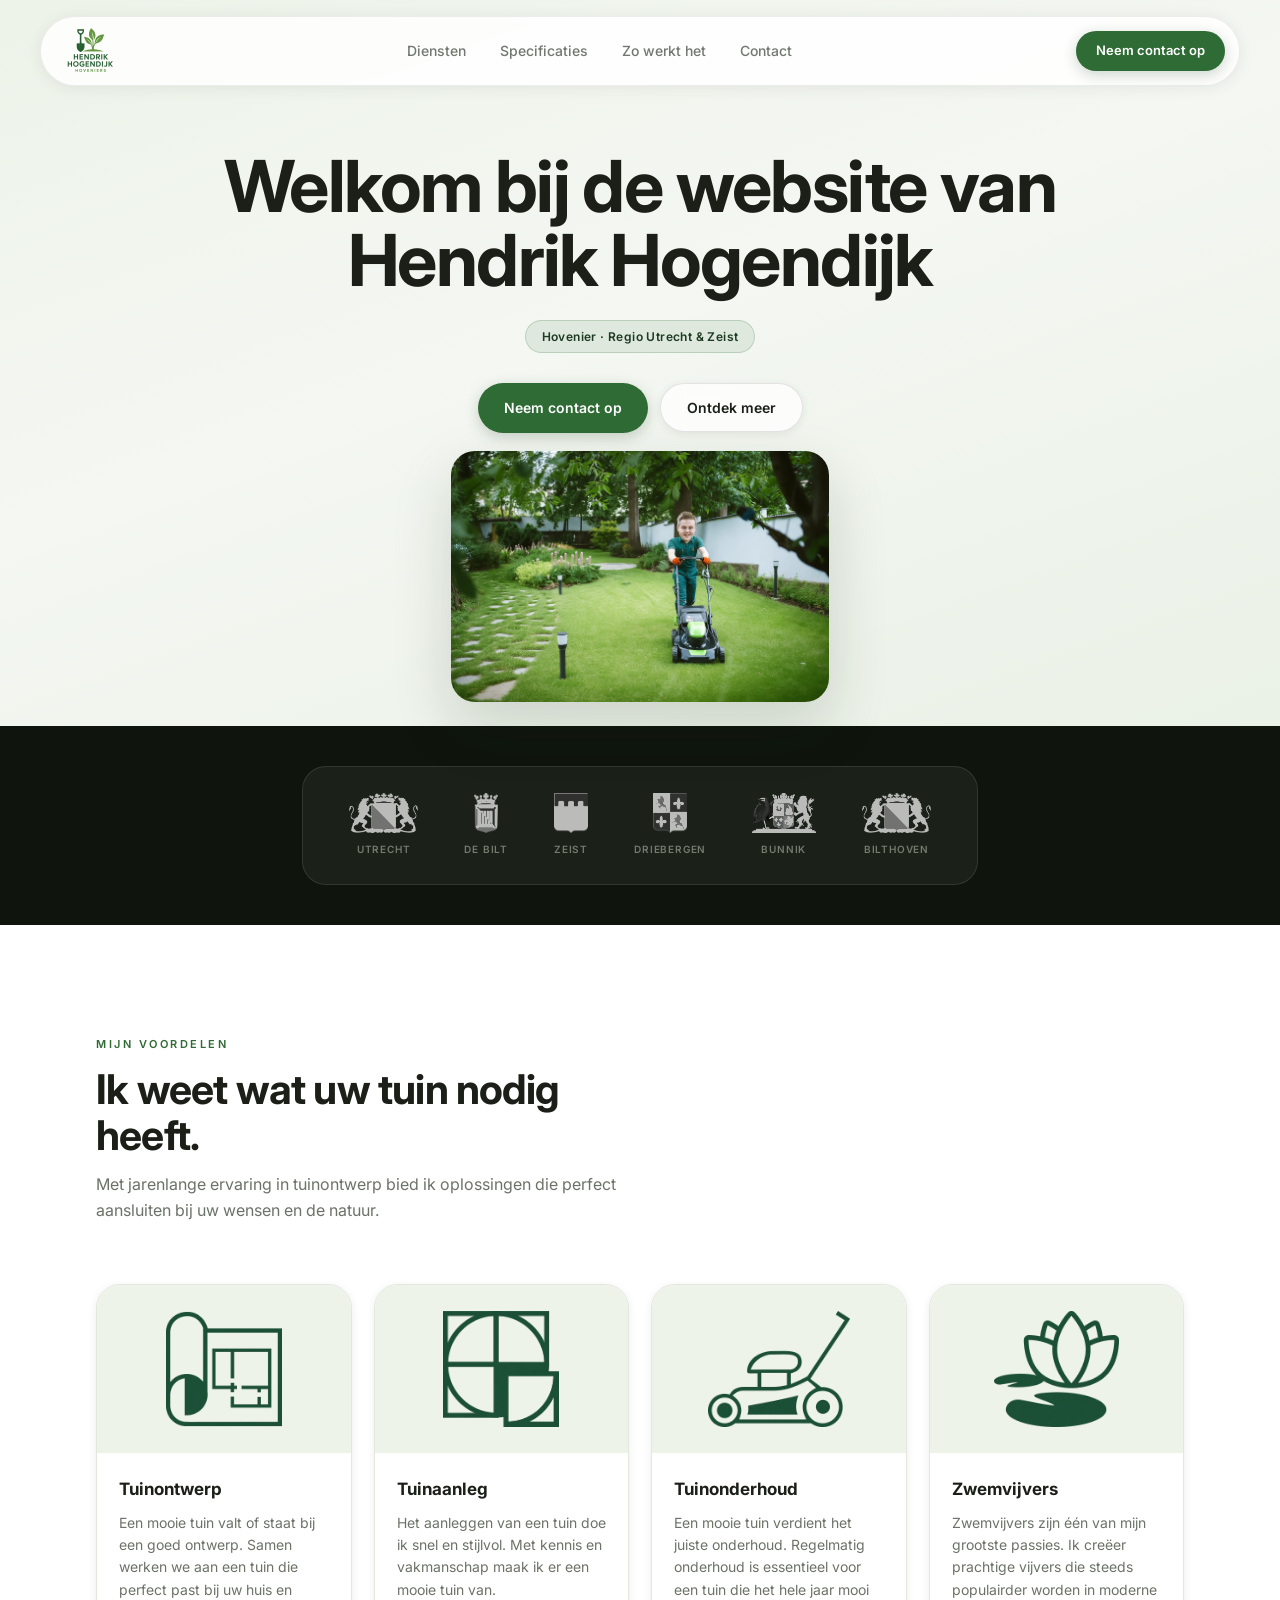
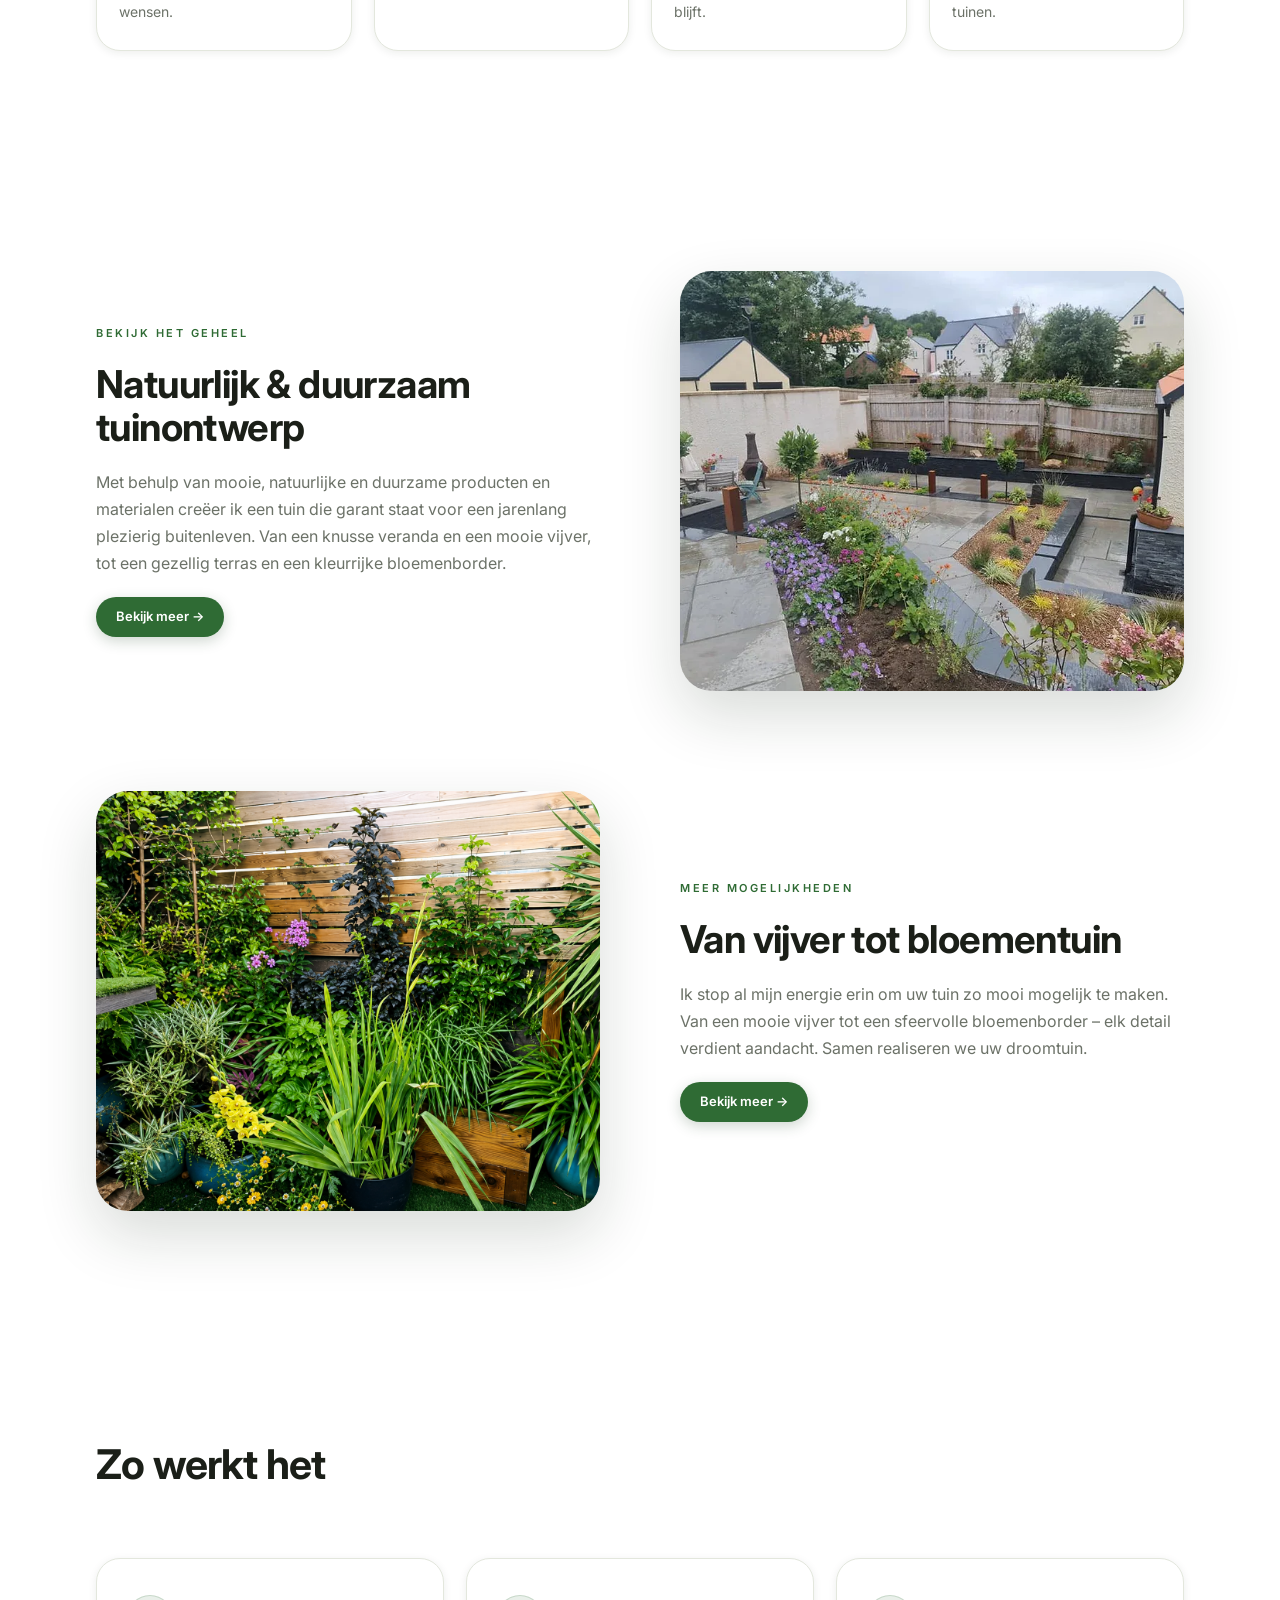
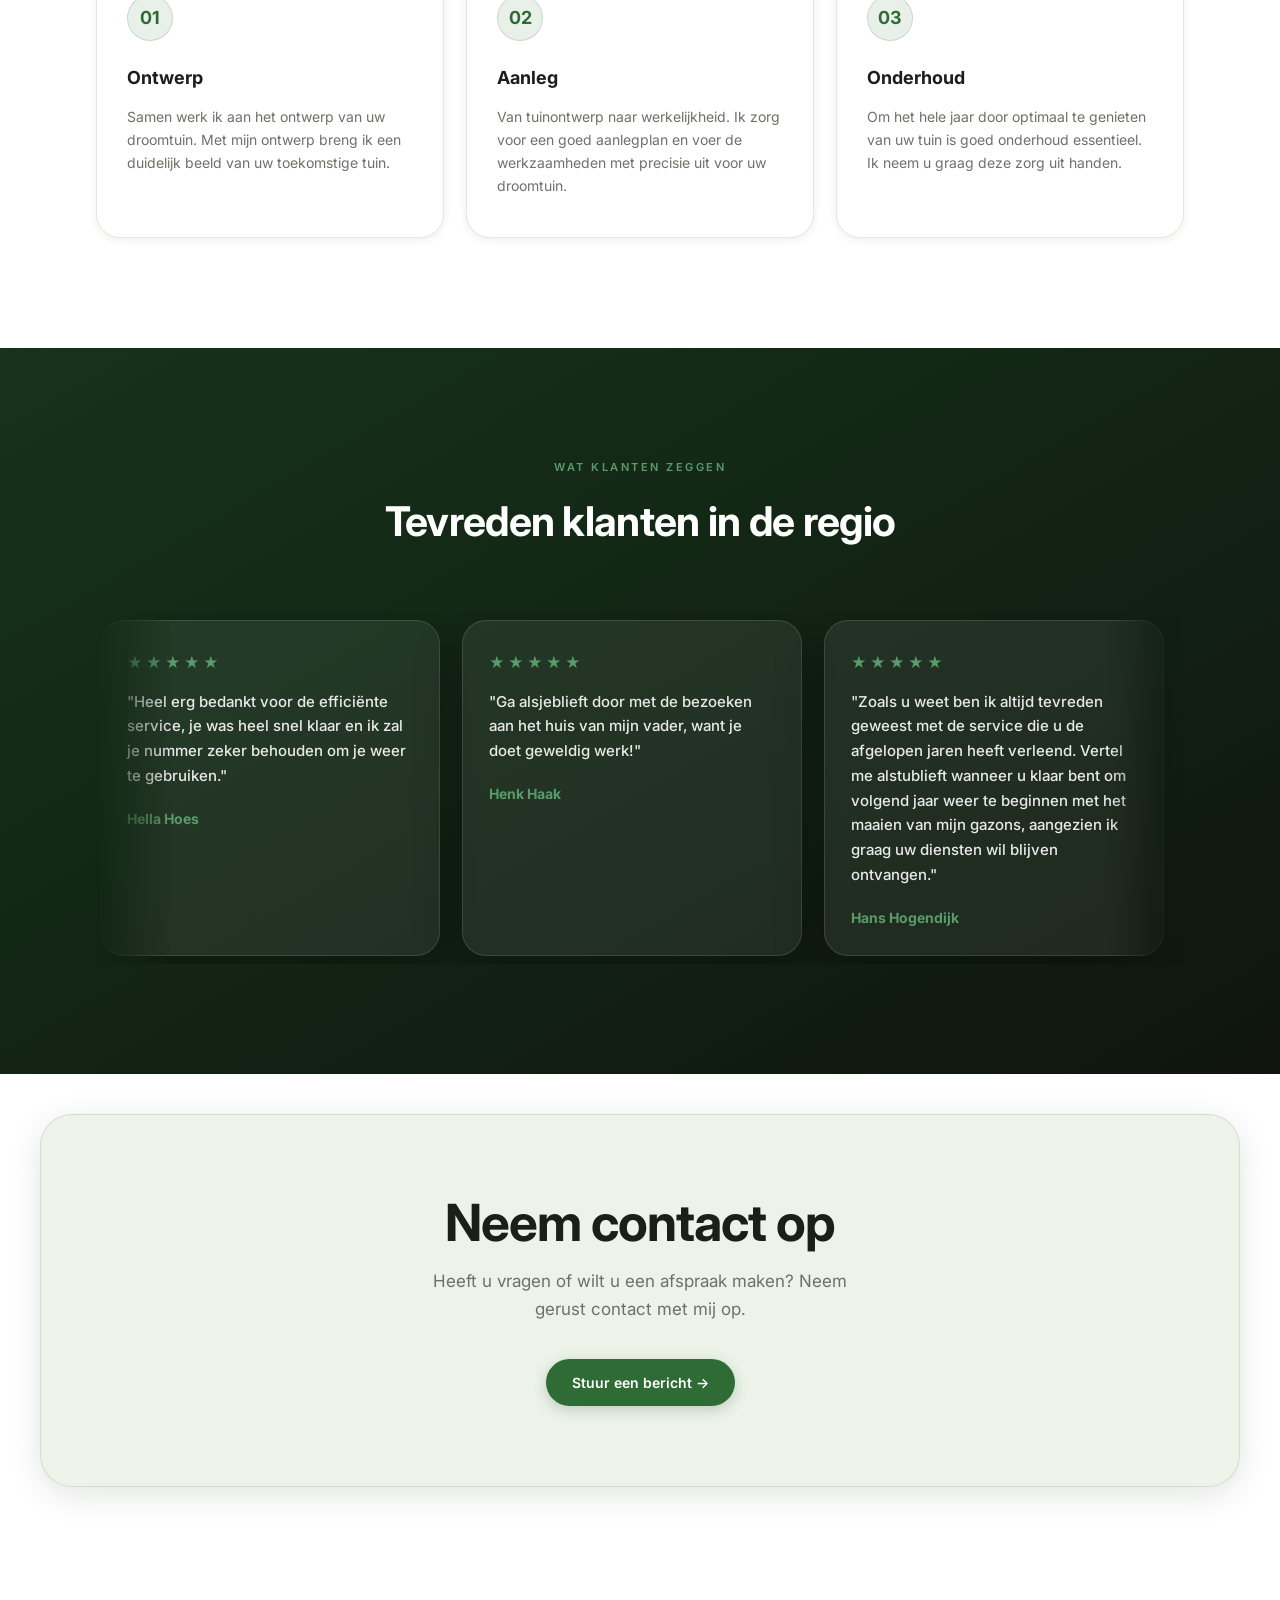
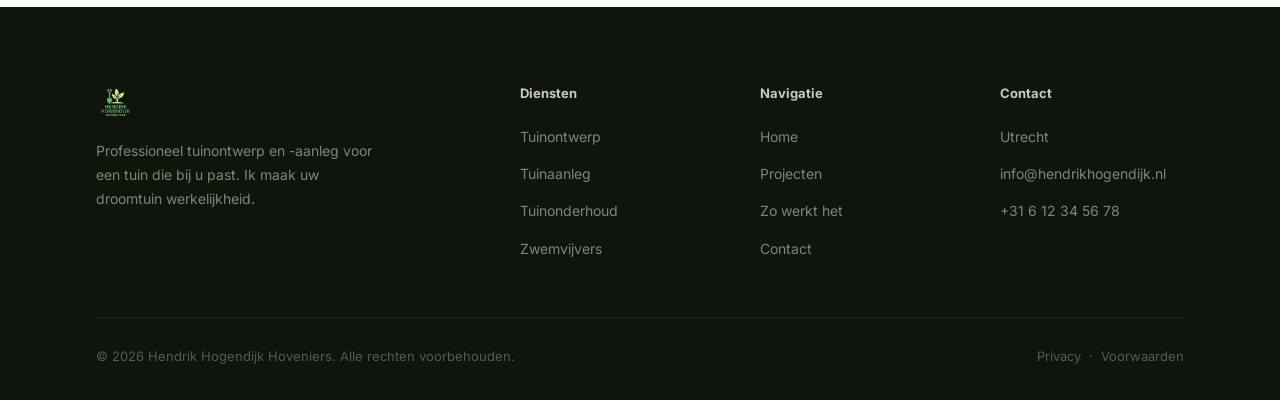
==== commit b0a6f9ad: "22juni" ====
--- a/index.html
+++ b/index.html
@@ -10,6 +10,7 @@
     <link href="https://fonts.googleapis.com/css2?family=Inter:wght@400;500;600;700;800&display=swap"
         rel="stylesheet" />
     <link rel="stylesheet" href="style.css" />
+    <link rel="icon" type="image/png" href="assets/fotos/logo.png" />
 </head>
 
 <body>
@@ -26,15 +27,29 @@
                 <li><a href="#howitworks">Zo werkt het</a></li>
                 <li><a href="contact.html">Contact</a></li>
             </ul>
+            <div class="nav-cta">
+                <a href="contact.html" class="btn btn-green btn-sm">Neem contact op</a>
+            </div>
+            <button class="nav-toggle" aria-label="Menu openen" aria-expanded="false" aria-controls="mobileMenu">
+                <span></span><span></span><span></span>
+            </button>
         </div>
     </nav>
+
+    <!-- MOBILE MENU -->
+    <div class="mobile-menu" id="mobileMenu">
+        <a href="#benefits">Diensten</a>
+        <a href="#features">Specificaties</a>
+        <a href="#howitworks">Zo werkt het</a>
+        <a href="contact.html">Contact</a>
+    </div>
 
     <!-- HERO -->
     <header>
         <div class="hero">
             <div class="hero-text">
                 <h1>Welkom bij de website van Hendrik Hogendijk</h1>
-                <p>Hovenier in de regio Utrecht, Zeist en de Bilt.</p>
+                <span class="hero-badge">Hovenier · Regio Utrecht &amp; Zeist</span>
                 <div class="hero-actions">
                     <a href="contact.html" class="btn btn-green">Neem contact op</a>
                     <a href="#benefits" class="btn btn-outline">Ontdek meer</a>
@@ -46,9 +61,10 @@
                 </div>
             </div>
         </div>
-
-        <!-- LOGO CLOUD -->
-        <div class="logo-cloud">
+    </header>
+
+    <!-- LOGO CLOUD -->
+    <div class="logo-cloud">
         <div class="logo-cloud-inner">
             <div class="logo-cloud-items">
                 <div class="logo-cloud-item">
@@ -78,18 +94,16 @@
             </div>
         </div>
     </div>
-    </header>
 
     <!-- BENEFITS -->
     <section class="benefits" id="benefits">
         <div class="container">
-            <div class="benefits-head">
-                <span class="overline">Onze voordelen</span>
+            <div class="benefits-head" data-reveal>
+                <span class="overline">Mijn voordelen</span>
                 <h2>Ik weet wat uw tuin nodig heeft.</h2>
-                <p>Met jarenlange ervaring in tuinontwerp bied ik oplossingen die perfect aansluiten bij uw wensen en de
-                    natuur.</p>
-            </div>
-            <div class="benefits-grid">
+                <p>Met jarenlange ervaring in tuinontwerp bied ik oplossingen die perfect aansluiten bij uw wensen en de natuur.</p>
+            </div>
+            <div class="benefits-grid" data-reveal>
 
                 <div class="benefit-card">
                     <div class="benefit-card-img">
@@ -97,8 +111,7 @@
                     </div>
                     <div class="benefit-card-body">
                         <h3>Tuinontwerp</h3>
-                        <p>Een mooi tuin valt of staat bij een goed ontwerp. Samen werken we aan een tuin die perfect
-                            past bij jouw huis en wensen.</p>
+                        <p>Een mooie tuin valt of staat bij een goed ontwerp. Samen werken we aan een tuin die perfect past bij uw huis en wensen.</p>
                     </div>
                 </div>
 
@@ -108,8 +121,7 @@
                     </div>
                     <div class="benefit-card-body">
                         <h3>Tuinaanleg</h3>
-                        <p>Het aanleggen van een tuin doen we snel en stijlvol. Met kennis en vakmanschap maak ik er een
-                            mooie tuin van.</p>
+                        <p>Het aanleggen van een tuin doe ik snel en stijlvol. Met kennis en vakmanschap maak ik er een mooie tuin van.</p>
                     </div>
                 </div>
 
@@ -139,37 +151,30 @@
         </div>
     </section>
 
-    <!-- FULL IMAGE -->
-    <div class="full-img">
-        <img src="assets/fotos/image2.png" alt="Tuin vijver" />
-    </div>
-
     <!-- FEATURES -->
     <section class="features" id="features">
         <div class="container">
 
-            <div class="feature-block">
+            <div class="feature-block" data-reveal>
                 <div class="feature-copy">
                     <span class="overline">Bekijk het geheel</span>
                     <h2>Natuurlijk &amp; duurzaam tuinontwerp</h2>
                     <p>Met behulp van mooie, natuurlijke en duurzame producten en materialen creëer ik een tuin die
                         garant staat voor een jarenlang plezierig buitenleven. Van een knusse veranda en een mooie
                         vijver, tot een gezellig terras en een kleurrijke bloemenborder.</p>
-                    <a href="contact.html" class="btn btn-green btn-sm">Discover More →</a>
+                    <a href="contact.html" class="btn btn-green btn-sm">Bekijk meer →</a>
                 </div>
                 <div class="feature-photo">
                     <img src="assets/fotos/image1.png" alt="Tuin aanleg" />
                 </div>
             </div>
 
-            <div class="feature-block rev">
+            <div class="feature-block rev" data-reveal>
                 <div class="feature-copy">
                     <span class="overline">Meer mogelijkheden</span>
                     <h2>Van vijver tot bloementuin</h2>
-                    <p>Ik stop al mijn energie erin om uw tuin zo mooi mogelijk te maken. Van een mooie vijver tot een
-                        sfeervolle bloemenborder – elk detail verdient aandacht. Samen realiseren we de tuin van uw
-                        dromen.</p>
-                    <a href="contact.html" class="btn btn-green btn-sm">Discover More →</a>
+                    <p>Ik stop al mijn energie erin om uw tuin zo mooi mogelijk te maken. Van een mooie vijver tot een sfeervolle bloemenborder – elk detail verdient aandacht. Samen realiseren we uw droomtuin.</p>
+                    <a href="contact.html" class="btn btn-green btn-sm">Bekijk meer →</a>
                 </div>
                 <div class="feature-photo">
                     <img src="assets/fotos/image3.png" alt="Groene tuin" />
@@ -182,55 +187,98 @@
     <!-- HOW IT WORKS -->
     <section class="howitworks" id="howitworks">
         <div class="container">
-            <div class="hiw-head">
+            <div class="hiw-head" data-reveal>
                 <h2>Zo werkt het</h2>
-                <a href="contact.html" class="btn btn-green btn-sm">Neem contact op</a>
-            </div>
-            <div class="steps">
+            </div>
+            <div class="steps" data-reveal>
                 <div class="step">
                     <div class="step-num">01</div>
                     <h3>Ontwerp</h3>
-                    <p>Samen werken wij aan het ontwerp van de tuin van jouw dromen. Met mijn ontwerp breng ik een
-                        duidelijk beeld van jouw toekomstige tuin.</p>
+                    <p>Samen werk ik aan het ontwerp van uw droomtuin. Met mijn ontwerp breng ik een duidelijk beeld van uw toekomstige tuin.</p>
                 </div>
                 <div class="step">
                     <div class="step-num">02</div>
                     <h3>Aanleg</h3>
-                    <p>Van tuinontwerp naar werkelijkheid. Ik zorg voor een goed aanlegplan en voer de werkzaamheden met
-                        precisie uit voor jouw droomtuin.</p>
+                    <p>Van tuinontwerp naar werkelijkheid. Ik zorg voor een goed aanlegplan en voer de werkzaamheden met precisie uit voor uw droomtuin.</p>
                 </div>
                 <div class="step">
                     <div class="step-num">03</div>
                     <h3>Onderhoud</h3>
-                    <p>Om het hele jaar door optimaal te genieten van jouw tuin is goed onderhoud essentieel. Ik neem je
-                        graag deze zorg uit handen.</p>
-                </div>
-            </div>
-        </div>
-    </section>
-
-    <!-- AERIAL IMAGE -->
-    <div class="aerial">
-        <img src="assets/fotos/image3.png" alt="Tuin overzicht" />
-    </div>
-
-    <!-- REVIEWS / TESTIMONIAL -->
-    <section class="testimonial">
-        <div class="container">
-            <div class="testimonial-inner">
-                <div class="testimonial-copy">
-                    <div class="stars">★★★★★</div>
-                    <blockquote>"De mooiste tuin die ik ooit heb gehad"</blockquote>
-                    <p>Hendrik heeft onze achtertuin volledig getransformeerd. Van een kale vlakte naar een prachtige,
-                        groene oase. Het ontwerp was perfect afgestemd op onze wensen en de uitvoering was vakkundig en
-                        snel.</p>
-                    <p class="reviewer">— Maria van den Berg, Utrecht</p>
-                    <a href="contact.html" class="btn btn-green btn-sm" style="margin-top:8px; width:fit-content;">Neem
-                        contact op</a>
-                </div>
-                <div class="testimonial-photo">
-                    <img src="assets/fotos/image1.png" alt="Resultaat tuinaanleg" />
-                </div>
+                    <p>Om het hele jaar door optimaal te genieten van uw tuin is goed onderhoud essentieel. Ik neem u graag deze zorg uit handen.</p>
+                </div>
+            </div>
+        </div>
+    </section>
+
+    <!-- REVIEWS -->
+    <section class="reviews" id="reviews">
+        <div class="container">
+            <div class="reviews-head" data-reveal>
+                <span class="overline">Wat klanten zeggen</span>
+                <h2>Tevreden klanten in de regio</h2>
+            </div>
+            <div class="reviews-marquee">
+            <div class="reviews-grid">
+
+                <figure class="review-card">
+                    <div class="review-body">
+                        <div class="stars" role="img" aria-label="5 van de 5 sterren">★★★★★</div>
+                        <blockquote>"Heel erg bedankt voor de efficiënte service, je was heel snel klaar en ik zal je
+                            nummer zeker behouden om je weer te gebruiken."</blockquote>
+                        <figcaption>Hella Hoes</figcaption>
+                    </div>
+                </figure>
+
+                <figure class="review-card">
+                    <div class="review-body">
+                        <div class="stars" role="img" aria-label="5 van de 5 sterren">★★★★★</div>
+                        <blockquote>"Ga alsjeblieft door met de bezoeken aan het huis van mijn vader, want je doet
+                            geweldig werk!"</blockquote>
+                        <figcaption>Henk Haak</figcaption>
+                    </div>
+                </figure>
+
+                <figure class="review-card">
+                    <div class="review-body">
+                        <div class="stars" role="img" aria-label="5 van de 5 sterren">★★★★★</div>
+                        <blockquote>"Zoals u weet ben ik altijd tevreden geweest met de service die u de afgelopen
+                            jaren heeft verleend. Vertel me alstublieft wanneer u klaar bent om volgend jaar weer te
+                            beginnen met het maaien van mijn gazons, aangezien ik graag uw diensten wil blijven
+                            ontvangen."</blockquote>
+                        <figcaption>Hans Hogendijk</figcaption>
+                    </div>
+                </figure>
+
+                <figure class="review-card">
+                    <div class="review-body">
+                        <div class="stars" role="img" aria-label="5 van de 5 sterren">★★★★★</div>
+                        <blockquote>"Bedankt voor de grondige opruimbeurt die u aan mijn tuin heeft uitgevoerd. De tuin
+                            is er enorm van opgeknapt en weer bruikbaar gemaakt. Nogmaals bedankt."</blockquote>
+                        <figcaption>Hugo van Heren</figcaption>
+                    </div>
+                </figure>
+
+                <figure class="review-card">
+                    <div class="review-body">
+                        <div class="stars" role="img" aria-label="5 van de 5 sterren">★★★★★</div>
+                        <blockquote>"Mijn tuin was een jungle voor en achter. Ik ben zo blij met het resultaat; u heeft
+                            zo hard gewerkt en alles mooi en netjes achtergelaten. Aarzel niet om mijn opmerkingen te
+                            gebruiken in toekomstige advertenties. Nogmaals bedankt voor al je harde werk en
+                            efficiëntie!"</blockquote>
+                        <figcaption>Helga Hagel</figcaption>
+                    </div>
+                </figure>
+
+                <figure class="review-card">
+                    <div class="review-body">
+                        <div class="stars" role="img" aria-label="5 van de 5 sterren">★★★★★</div>
+                        <blockquote>"We zijn erg blij met ons nieuwe dak van de schuur en het andere werk dat tot een
+                            zeer hoge standaard is voltooid. Heel erg bedankt voor uw medewerking!"</blockquote>
+                        <figcaption>Hopke Havermout-Hoeksteen</figcaption>
+                    </div>
+                </figure>
+
+            </div>
             </div>
         </div>
     </section>
@@ -250,8 +298,7 @@
             <div class="footer-top">
                 <div class="footer-logo">
                     <img src="assets/fotos/logo.png" alt="Hendrik Hogendijk Hoveniers" />
-                    <p>Professioneel tuinontwerp en -aanleg voor een tuin die bij u past. Wij maken uw droomtuin
-                        werkelijkheid.</p>
+                    <p>Professioneel tuinontwerp en -aanleg voor een tuin die bij u past. Ik maak uw droomtuin werkelijkheid.</p>
                 </div>
                 <div class="footer-col">
                     <h4>Diensten</h4>
@@ -287,6 +334,8 @@
         </div>
     </footer>
 
+    <script src="main.js"></script>
+
 </body>
 
 </html>
--- a/style.css
+++ b/style.css
@@ -1,48 +1,49 @@
-*,
-*::before,
-*::after {
-    box-sizing: border-box;
-    margin: 0;
-    padding: 0;
-}
+/* Hendrik Hogendijk Hoveniers – stylesheet */
+
+*, *::before, *::after { box-sizing: border-box; margin: 0; padding: 0; }
 
 :root {
-    --accent: #2d5a27;
-    --accent-light: #4a7c59;
-    --bg: #f4f5f0;
-    --bg-white: #ffffff;
-    --dark: #1a1e17;
-    --text: #1a1e17;
-    --muted: #6b7066;
-    --divider: #d6d9d0;
-    --max-w: 1200px;
-    --font: 'Inter', 'Helvetica Neue', Arial, sans-serif;
-}
-
-html {
-    scroll-behavior: smooth;
-}
+    --accent:       #2f6b34;
+    --accent-rgb:   47, 107, 52;   /* --accent в RGB, для rgba()-оттенков */
+    --accent-light: #5a9b6b;
+    --accent-ink:   #1c3b22;
+    --bg:           #ffffff;
+    --bg-tint:      #edf3e9;
+    --dark:         #0f150d;
+    --dark-2:       #16331b;
+    --text:         #1b1f18;
+    --muted:        #6c7268;
+    --divider:      #e3e7dd;
+    --shadow-sm:    0 2px 8px rgba(20, 38, 18, .08);
+    --shadow-md:    0 8px 32px rgba(20, 38, 18, .12);
+    --shadow-lg:    0 24px 60px rgba(20, 38, 18, .16);
+    --radius:       24px;
+    --radius-lg:    32px;
+    --radius-sm:    16px;
+    --max-w:        1200px;
+    --font:         'Inter', 'Helvetica Neue', Arial, sans-serif;
+    --ease:         cubic-bezier(.22, 1, .36, 1);
+}
+
+html { scroll-behavior: smooth; }
 
 body {
     font-family: var(--font);
     background: var(--bg);
     color: var(--text);
-    line-height: 1.6;
-}
-
-img {
-    display: block;
-    width: 100%;
-    object-fit: cover;
-}
-
-a {
-    text-decoration: none;
-    color: inherit;
-}
-
-ul {
-    list-style: none;
+    line-height: 1.65;
+    -webkit-font-smoothing: antialiased;
+    overflow-x: hidden;
+}
+
+img { display: block; width: 100%; object-fit: cover; }
+a   { text-decoration: none; color: inherit; }
+ul  { list-style: none; }
+
+:focus-visible {
+    outline: 2px solid var(--accent);
+    outline-offset: 3px;
+    border-radius: 4px;
 }
 
 .container {
@@ -51,172 +52,164 @@
     padding: 0 56px;
 }
 
+.overline {
+    font-size: 11px;
+    font-weight: 600;
+    letter-spacing: 2.5px;
+    text-transform: uppercase;
+    color: var(--accent);
+    display: block;
+}
+
+/* ── BUTTONS ── */
 .btn {
     display: inline-flex;
     align-items: center;
-    gap: 6px;
-    padding: 11px 24px;
+    gap: 7px;
+    padding: 12px 26px;
     border-radius: 999px;
     font-size: 14px;
     font-weight: 600;
     cursor: pointer;
-    transition: opacity .2s, transform .15s;
     border: none;
     font-family: var(--font);
-}
-
-.btn:hover {
-    opacity: .85;
-    transform: translateY(-1px);
-}
+    white-space: nowrap;
+    transition: transform .25s var(--ease), box-shadow .25s var(--ease), background .25s var(--ease);
+}
+.btn:hover { transform: translateY(-2px); }
 
 .btn-green {
     background: var(--accent);
     color: #fff;
-    box-shadow:
-        inset 0 1px 0 rgba(255, 255, 255, .22),
-        0 2px 8px rgba(45, 90, 39, .28);
+    box-shadow: 0 4px 14px rgba(31, 70, 35, .22);
+}
+.btn-green:hover {
+    background: var(--accent-ink);
+    box-shadow: 0 8px 22px rgba(31, 70, 35, .28);
 }
 
 .btn-outline {
-    background: rgba(255, 255, 255, .28);
+    background: rgba(255, 255, 255, .75);
     color: var(--text);
-    border: 1px solid rgba(255, 255, 255, .55);
-    -webkit-backdrop-filter: blur(20px) saturate(160%);
-    backdrop-filter: blur(20px) saturate(160%);
-    box-shadow:
-        inset 0 1px 0 rgba(255, 255, 255, .5),
-        0 2px 8px rgba(0, 0, 0, .06);
-}
-
-.btn-sm {
-    padding: 8px 18px;
-    font-size: 13px;
-}
+    border: 1.5px solid rgba(0, 0, 0, .1);
+    -webkit-backdrop-filter: blur(12px);
+    backdrop-filter: blur(12px);
+    box-shadow: var(--shadow-sm);
+}
+.btn-outline:hover {
+    background: rgba(255, 255, 255, .95);
+    box-shadow: var(--shadow-md);
+}
+
+.btn-sm { padding: 9px 20px; font-size: 13px; }
 
 /* ── NAV ── */
 nav {
     position: fixed;
-    top: 0;
-    left: 0;
-    right: 0;
+    top: 0; left: 0; right: 0;
     z-index: 200;
-    padding: 14px 40px;
-    background: transparent;
+    padding: 16px 40px;
 }
 
 .nav-inner {
-    position: relative;
-    display: flex;
-    align-items: center;
-    height: 72px;
+    display: flex;
+    align-items: center;
+    height: 70px;
     max-width: var(--max-w);
     margin: 0 auto;
-    padding: 0 10px 0 10px;
-    background: rgba(255, 255, 255, .18);
-    backdrop-filter: blur(52px) saturate(200%);
-    -webkit-backdrop-filter: blur(52px) saturate(200%);
+    padding: 0 14px 0 18px;
+    background: rgba(255, 255, 255, .85);
+    -webkit-backdrop-filter: blur(3px);
+    backdrop-filter: blur(3px);
     border-radius: 999px;
-    border: 1px solid rgba(255, 255, 255, .45);
-    box-shadow:
-        inset 0 1px 0 rgba(255, 255, 255, .25),
-        inset 0 -1px 0 rgba(255, 255, 255, .06),
-        0 8px 40px rgba(0, 0, 0, .10),
-        0 2px 8px rgba(0, 0, 0, .06);
-    overflow: hidden;
-}
-
-/* specular light streak at top of glass */
-.nav-inner::before {
-    content: '';
-    position: absolute;
-    inset: 0;
-    border-radius: 999px;
-    background: linear-gradient(180deg,
-        rgba(255, 255, 255, .15) 0%,
-        rgba(255, 255, 255, 0) 40%);
-    pointer-events: none;
-    z-index: 1;
-}
-
-.nav-logo img {
-    height: 84px;
-    width: auto;
-    display: block;
-    position: relative;
-    z-index: 2;
-}
+    border: 1px solid rgba(0, 0, 0, .07);
+    box-shadow: 0 2px 16px rgba(0, 0, 0, .07);
+    transition: box-shadow .3s var(--ease);
+}
+nav.scrolled .nav-inner { box-shadow: 0 4px 24px rgba(0, 0, 0, .12); }
+
+.nav-logo img { height: 64px; width: auto; display: block; }
 
 .nav-links {
     display: flex;
     gap: 2px;
+    list-style: none;
     font-size: 14px;
     font-weight: 500;
     margin: 0 auto;
-    position: relative;
-    z-index: 2;
-}
-
+}
 .nav-links a {
-    color: rgba(0, 0, 0, .65);
-    padding: 7px 18px;
+    color: rgba(20, 28, 16, .6);
+    padding: 8px 16px;
     border-radius: 999px;
-    transition: background .18s, color .18s;
-}
-
-.nav-links a:hover {
-    color: rgba(0, 0, 0, .9);
-    background: rgba(255, 255, 255, .55);
-}
-
+    transition: color .2s, background .2s;
+}
+.nav-links a:hover,
 .nav-links a.active {
-    color: rgba(0, 0, 0, .95);
-    background: rgba(255, 255, 255, .78);
-    box-shadow:
-        inset 0 1px 0 rgba(255, 255, 255, .9),
-        0 1px 6px rgba(0, 0, 0, .09);
-}
-
-.nav-cta {
-    display: flex;
-    gap: 10px;
-    align-items: center;
-    position: relative;
-    z-index: 2;
-}
+    color: var(--accent-ink);
+    background: rgba(var(--accent-rgb), .08);
+}
+
+.nav-cta { display: flex; align-items: center; }
+
+.nav-toggle {
+    display: none;
+    width: 44px;
+    height: 44px;
+    margin-left: auto;
+    border: none;
+    background: none;
+    cursor: pointer;
+    flex-direction: column;
+    align-items: center;
+    justify-content: center;
+    gap: 5px;
+}
+.nav-toggle span {
+    display: block;
+    width: 22px; height: 2px;
+    border-radius: 2px;
+    background: var(--accent-ink);
+    transition: transform .3s var(--ease), opacity .2s;
+}
+.nav-toggle[aria-expanded="true"] span:nth-child(1) { transform: translateY(7px)  rotate(45deg); }
+.nav-toggle[aria-expanded="true"] span:nth-child(2) { opacity: 0; }
+.nav-toggle[aria-expanded="true"] span:nth-child(3) { transform: translateY(-7px) rotate(-45deg); }
+
+.mobile-menu {
+    position: fixed;
+    inset: 0;
+    z-index: 150;
+    display: flex;
+    flex-direction: column;
+    align-items: center;
+    justify-content: center;
+    gap: 8px;
+    background: rgba(255, 255, 255, .96);
+    -webkit-backdrop-filter: blur(5px);
+    backdrop-filter: blur(5px);
+    opacity: 0;
+    visibility: hidden;
+    transition: opacity .35s var(--ease), visibility .35s;
+}
+.mobile-menu.open { opacity: 1; visibility: visible; }
+.mobile-menu a { font-size: 26px; font-weight: 700; color: var(--accent-ink); padding: 12px 24px; }
+.mobile-menu .btn { margin-top: 16px; font-size: 16px; }
+
+[data-reveal] {
+    opacity: 0;
+    transform: translateY(24px);
+    transition: opacity .7s var(--ease), transform .7s var(--ease);
+}
+[data-reveal].is-in { opacity: 1; transform: none; }
 
 /* ── HERO ── */
 header {
     min-height: 100vh;
     display: flex;
     flex-direction: column;
-    background: #ffffff;
-    position: relative;
-    overflow: hidden;
-}
-
-header::before {
-    content: '';
-    position: absolute;
-    width: 800px;
-    height: 800px;
-    border-radius: 50%;
-    background: radial-gradient(circle, rgba(74,124,89,.13) 0%, transparent 65%);
-    top: -300px;
-    right: -200px;
-    pointer-events: none;
-}
-
-header::after {
-    content: '';
-    position: absolute;
-    width: 500px;
-    height: 500px;
-    border-radius: 50%;
-    background: radial-gradient(circle, rgba(45,90,39,.09) 0%, transparent 65%);
-    bottom: 60px;
-    left: -150px;
-    pointer-events: none;
+    justify-content: center;
+    background: linear-gradient(160deg, #edf3e9 0%, #f4f7f2 45%, #eaf1e6 100%);
 }
 
 .hero {
@@ -225,268 +218,133 @@
     flex-direction: column;
     align-items: center;
     justify-content: center;
-    padding: 110px 56px 40px;
-    gap: 36px;
+    padding: 150px 56px 80px;
+    gap: 26px;
     text-align: center;
-    position: relative;
-    z-index: 1;
 }
 
 .hero-text {
     display: flex;
     flex-direction: column;
     align-items: center;
-    gap: 18px;
-    max-width: 820px;
+    gap: 22px;
+    max-width: 860px;
+}
+
+.hero-badge {
+    display: inline-flex;
+    align-items: center;
+    padding: 6px 16px;
+    border-radius: 999px;
+    font-size: 12px;
+    font-weight: 600;
+    letter-spacing: .4px;
+    color: var(--accent-ink);
+    background: rgba(var(--accent-rgb), .1);
+    border: 1px solid rgba(var(--accent-rgb), .2);
 }
 
 .hero-text h1 {
-    font-size: clamp(36px, 5vw, 68px);
-    font-weight: 800;
-    line-height: 1.06;
-    letter-spacing: -.5px;
-    color: var(--text);
-}
-
-.hero-text>p {
-    font-size: 16px;
-    color: var(--muted);
-    max-width: 420px;
-    line-height: 1.65;
-}
-
-.hero-actions {
-    display: flex;
-    gap: 12px;
-    flex-wrap: wrap;
-    justify-content: center;
-}
-
-/* device mockup */
-.hero-mockup {
-    width: 100%;
-    max-width: 900px;
-}
+    font-size: clamp(40px, 5.6vw, 74px);
+    font-weight: 700;
+    line-height: 1.03;
+    letter-spacing: -1.6px;
+}
+
+.hero-actions,
+.contact-hero-actions    { display: flex; gap: 12px; flex-wrap: wrap; }
+.hero-actions            { justify-content: center; margin-top: 8px; }
+.contact-hero-actions    { margin-top: 28px; }
+
+.hero-mockup { width: 100%; max-width: 880px; }
 
 .hero-mockup-screen {
-    border-radius: 16px;
+    border-radius: 24px;
     overflow: hidden;
-    border: 2px solid rgba(255,255,255,.12);
-    box-shadow:
-        0 0 0 1px rgba(0,0,0,.4),
-        0 40px 100px rgba(0,0,0,.6),
-        0 0 60px rgba(74,124,89,.15);
-    aspect-ratio: 16/9;
-    background: #1a1e17;
-    position: relative;
-}
-
-/* subtle top bar like a browser chrome */
-.hero-mockup-screen::before {
-    content: '';
-    position: absolute;
-    top: 0; left: 0; right: 0;
-    height: 28px;
-    background: #1a1e17;
-    z-index: 2;
-    border-bottom: 1px solid rgba(255,255,255,.08);
-}
-
-.hero-mockup-screen img {
-    width: 100%;
-    height: 100%;
-    object-fit: cover;
-    object-position: center 30%;
-    display: block;
-}
-
-/* logo cloud stays dark */
-.logo-cloud {
-    position: relative;
-    z-index: 1;
-}
+    box-shadow: var(--shadow-lg);
+    aspect-ratio: 16 / 10;
+}
+.hero-mockup-screen img { height: 100%; }
 
 /* ── LOGO CLOUD ── */
-.logo-cloud {
-    background: var(--dark);
-    padding: 32px 0;
-}
+.logo-cloud { background: var(--dark); padding: 40px 0; }
 
 .logo-cloud-inner {
-    display: flex;
-    align-items: center;
-    justify-content: center;
-    gap: 0;
     max-width: var(--max-w);
     margin: 0 auto;
     padding: 0 56px;
-}
-
-.logo-cloud-label {
-    font-size: 11px;
-    font-weight: 700;
-    letter-spacing: 1.5px;
-    text-transform: uppercase;
-    color: #4a4e45;
-    white-space: nowrap;
-    flex-shrink: 0;
-    margin-right: 48px;
+    display: flex;
+    justify-content: center;
 }
 
 .logo-cloud-items {
     display: flex;
     align-items: center;
-    gap: 40px;
+    justify-content: center;
+    gap: 14px;
     flex-wrap: wrap;
+    padding: 18px 30px;
+    border-radius: var(--radius);
+    background: rgba(255, 255, 255, .05);
+    border: 1px solid rgba(255, 255, 255, .1);
 }
 
 .logo-cloud-item {
     display: flex;
     flex-direction: column;
     align-items: center;
-    gap: 6px;
-    opacity: .6;
-    transition: opacity .2s;
-}
-
-.logo-cloud-item:hover {
-    opacity: 1;
-}
-
-.logo-cloud-item img {
-    height: 44px;
-    width: auto;
-    display: block;
-    filter: grayscale(1) brightness(2);
-}
-
-.logo-cloud-item span {
-    font-size: 10px;
-    color: #5a5e55;
-    font-weight: 600;
-    letter-spacing: .8px;
-    text-transform: uppercase;
-}
-
-.logo-cloud-sep {
-    width: 1px;
-    height: 36px;
-    background: #2a2e27;
-    flex-shrink: 0;
-    margin: 0 40px;
-}
+    gap: 8px;
+    padding: 8px 16px;
+    border-radius: var(--radius-sm);
+    opacity: .7;
+    transition: opacity .25s;
+}
+.logo-cloud-item:hover { opacity: 1; }
+.logo-cloud-item img   { height: 40px; width: auto; filter: grayscale(1) brightness(2.2); }
+.logo-cloud-item span  { font-size: 10px; color: #9aa090; font-weight: 600; letter-spacing: .8px; text-transform: uppercase; }
 
 /* ── BENEFITS ── */
-.benefits {
-    padding: 96px 0;
-    background: var(--bg);
-}
-
-.benefits-head {
-    margin-bottom: 56px;
-}
-
-.benefits-head .overline {
-    font-size: 11px;
-    font-weight: 700;
-    letter-spacing: 2px;
-    text-transform: uppercase;
-    color: var(--accent);
-    margin-bottom: 12px;
-    display: block;
-}
-
-.benefits-head h2 {
-    font-size: clamp(28px, 3vw, 40px);
-    font-weight: 800;
-    line-height: 1.15;
-    letter-spacing: -.3px;
-}
-
-.benefits-head p {
-    font-size: 15px;
-    color: var(--muted);
-    max-width: 500px;
-    margin-top: 12px;
-    line-height: 1.65;
-}
+.benefits { padding: 110px 0; }
+
+.benefits-head { margin-bottom: 60px; max-width: 560px; }
+.benefits-head .overline { margin-bottom: 14px; }
+.benefits-head h2 { font-size: clamp(30px, 3.2vw, 44px); font-weight: 700; line-height: 1.12; letter-spacing: -.8px; }
+.benefits-head p  { font-size: 16px; color: var(--muted); margin-top: 14px; line-height: 1.6; }
 
 .benefits-grid {
     display: grid;
     grid-template-columns: repeat(4, 1fr);
-    gap: 20px;
+    gap: 22px;
 }
 
 .benefit-card {
-    background: rgba(255, 255, 255, .7);
-    border-radius: 20px;
+    background: #fff;
+    border-radius: var(--radius);
     overflow: hidden;
-    border: 1px solid rgba(255, 255, 255, .75);
-    -webkit-backdrop-filter: blur(24px) saturate(160%);
-    backdrop-filter: blur(24px) saturate(160%);
-    box-shadow:
-        inset 0 1px 0 rgba(255, 255, 255, .85),
-        0 2px 12px rgba(0, 0, 0, .06);
-    transition: transform .22s ease-out, box-shadow .22s ease-out;
-}
-
-.benefit-card:hover {
-    transform: translateY(-5px);
-    box-shadow:
-        inset 0 1px 0 rgba(255, 255, 255, .85),
-        0 20px 48px rgba(0, 0, 0, .11),
-        0 4px 12px rgba(0, 0, 0, .06);
-}
+    border: 1px solid var(--divider);
+    box-shadow: var(--shadow-sm);
+    display: flex;
+    flex-direction: column;
+    transition: transform .3s var(--ease), box-shadow .3s var(--ease);
+}
+.benefit-card:hover { transform: translateY(-5px); box-shadow: var(--shadow-md); }
 
 .benefit-card-img {
-    height: 180px;
+    height: 168px;
     overflow: hidden;
-    background: #eef4e8;
-    display: flex;
-    align-items: center;
-    justify-content: center;
-    padding: 24px;
-}
-
-.benefit-card-img img {
-    width: 100%;
-    height: 100%;
-    object-fit: contain;
-}
-
-.benefit-card-body {
-    padding: 20px 20px 24px;
-}
-
-.benefit-card h3 {
-    font-size: 16px;
-    font-weight: 700;
-    margin-bottom: 8px;
-}
-
-.benefit-card p {
-    font-size: 14px;
-    color: var(--muted);
-    line-height: 1.6;
-}
-
-/* ── FULL IMAGE ── */
-.full-img {
-    width: 100%;
-    height: 440px;
-    overflow: hidden;
-}
-
-.full-img img {
-    height: 100%;
-    object-fit: cover;
-}
+    background: var(--bg-tint);
+    display: flex;
+    align-items: center;
+    justify-content: center;
+    padding: 26px;
+}
+.benefit-card-img img  { width: 100%; height: 100%; object-fit: contain; }
+.benefit-card-body     { padding: 22px 22px 26px; flex: 1; }
+.benefit-card h3       { font-size: 17px; font-weight: 700; margin-bottom: 9px; }
+.benefit-card p        { font-size: 14px; color: var(--muted); line-height: 1.6; }
 
 /* ── FEATURES ── */
-.features {
-    padding: 96px 0;
-    background: var(--bg-white);
-}
+.features { padding: 110px 0; }
 
 .feature-block {
     display: grid;
@@ -494,274 +352,130 @@
     gap: 80px;
     align-items: center;
 }
-
-.feature-block+.feature-block {
-    margin-top: 96px;
-}
-
-.feature-block.rev {
-    direction: rtl;
-}
-
-.feature-block.rev>* {
-    direction: ltr;
-}
-
-.feature-copy {
-    display: flex;
-    flex-direction: column;
-    gap: 20px;
-}
-
-.feature-copy .overline {
-    font-size: 11px;
+.feature-block + .feature-block { margin-top: 100px; }
+
+/* .rev flips column order without changing DOM order (better for screen readers).
+   direction:ltr on children restores normal text direction inside each column. */
+.feature-block.rev     { direction: rtl; }
+.feature-block.rev > * { direction: ltr; }
+
+.feature-copy { display: flex; flex-direction: column; gap: 20px; align-items: flex-start; }
+.feature-copy h2 { font-size: clamp(28px, 3vw, 40px); font-weight: 700; line-height: 1.12; letter-spacing: -.6px; }
+.feature-copy p  { font-size: 16px; color: var(--muted); line-height: 1.7; }
+
+.feature-photo,
+.contact-hero-photo {
+    border-radius: var(--radius-lg);
+    overflow: hidden;
+    box-shadow: var(--shadow-lg);
+}
+.feature-photo          { height: 420px; }
+.contact-hero-photo     { height: 360px; }
+.feature-photo img,
+.contact-hero-photo img { height: 100%; }
+
+/* ── REVIEWS ── */
+.reviews { padding: 110px 0; background: linear-gradient(150deg, var(--dark-2) 0%, var(--dark) 100%); }
+
+.reviews-head { text-align: center; margin-bottom: 56px; }
+.reviews-head .overline { color: var(--accent-light); margin-bottom: 12px; }
+.reviews-head h2 { font-size: clamp(28px, 3.2vw, 42px); font-weight: 700; letter-spacing: -.7px; color: #fff; }
+
+/* soft fade on left/right edges */
+.reviews-marquee {
+    overflow: hidden;
+    padding: 4px 0;
+    mask-image: linear-gradient(90deg, transparent, #000 7%, #000 93%, transparent);
+    -webkit-mask-image: linear-gradient(90deg, transparent, #000 7%, #000 93%, transparent);
+}
+.reviews-grid {
+    display: flex;
+    gap: 22px;
+    width: max-content;
+    padding: 4px;
+    animation: reviews-scroll 48s linear infinite;
+}
+.reviews-marquee:hover .reviews-grid { animation-play-state: paused; }
+
+@keyframes reviews-scroll {
+    from { transform: translateX(0); }
+    to   { transform: translateX(calc(-50% - 11px)); }
+}
+
+.review-card {
+    flex: 0 0 340px;
+    border-radius: var(--radius);
+    background: rgba(255, 255, 255, .07);
+    border: 1px solid rgba(255, 255, 255, .12);
+    box-shadow: 0 16px 50px rgba(0, 0, 0, .3);
+    transition: transform .3s var(--ease);
+}
+.review-card:hover { transform: translateY(-4px); }
+
+.review-body {
+    display: flex;
+    flex-direction: column;
+    padding: 30px 26px 26px;
+}
+
+.stars                  { font-size: 15px; color: var(--accent-light); letter-spacing: 3px; margin-bottom: 14px; }
+.review-card blockquote { font-size: 15px; font-weight: 500; line-height: 1.65; color: rgba(255, 255, 255, .9); }
+.review-card figcaption { margin-top: 18px; font-size: 14px; font-weight: 700; color: var(--accent-light); }
+
+/* ── HOW IT WORKS ── */
+.howitworks  { padding: 110px 0; }
+.hiw-head    { margin-bottom: 60px; }
+.hiw-head h2 { font-size: clamp(30px, 3.2vw, 44px); font-weight: 700; letter-spacing: -.8px; }
+
+.steps { display: grid; grid-template-columns: repeat(3, 1fr); gap: 22px; }
+
+.step {
+    background: #fff;
+    border-radius: var(--radius);
+    padding: 36px 30px 40px;
+    border: 1px solid var(--divider);
+    box-shadow: var(--shadow-sm);
+    transition: transform .3s var(--ease), box-shadow .3s var(--ease);
+}
+.step:hover { transform: translateY(-5px); box-shadow: var(--shadow-md); }
+
+.step-num {
+    font-size: 18px;
     font-weight: 700;
-    letter-spacing: 2px;
-    text-transform: uppercase;
     color: var(--accent);
-    display: block;
-}
-
-.feature-copy h2 {
-    font-size: clamp(26px, 2.8vw, 36px);
-    font-weight: 800;
-    line-height: 1.15;
-    letter-spacing: -.3px;
-}
-
-.feature-copy p {
-    font-size: 15px;
-    color: var(--muted);
-    line-height: 1.7;
-}
-
-.feature-photo {
-    border-radius: 24px;
-    overflow: hidden;
-    height: 400px;
-    border: 1px solid rgba(255, 255, 255, .35);
-    box-shadow:
-        0 24px 64px rgba(0, 0, 0, .12),
-        0 4px 16px rgba(0, 0, 0, .06);
-}
-
-.feature-photo img {
-    height: 100%;
-}
-
-/* ── TESTIMONIAL ── */
-.testimonial {
-    background: var(--dark);
-    color: #fff;
-    padding: 96px 0;
-}
-
-.testimonial-inner {
-    display: grid;
-    grid-template-columns: 1fr 1fr;
-    gap: 48px;
-    align-items: center;
-}
-
-.testimonial-copy {
-    display: flex;
-    flex-direction: column;
-    gap: 24px;
-    background: rgba(255, 255, 255, .06);
-    border: 1px solid rgba(255, 255, 255, .1);
-    border-radius: 24px;
-    padding: 40px;
-    -webkit-backdrop-filter: blur(24px);
-    backdrop-filter: blur(24px);
-    box-shadow:
-        inset 0 1px 0 rgba(255, 255, 255, .1),
-        0 8px 40px rgba(0, 0, 0, .2);
-}
-
-.stars {
-    font-size: 20px;
-    color: #7aad60;
-    letter-spacing: 3px;
-}
-
-.testimonial-copy blockquote {
-    font-size: clamp(20px, 2.4vw, 28px);
+    width: 46px; height: 46px;
+    display: flex;
+    align-items: center;
+    justify-content: center;
+    border-radius: 50%;
+    background: rgba(var(--accent-rgb), .1);
+    border: 1px solid rgba(var(--accent-rgb), .18);
+    margin-bottom: 22px;
+}
+.step h3 { font-size: 18px; font-weight: 700; margin-bottom: 12px; }
+.step p  { font-size: 14px; color: var(--muted); line-height: 1.65; }
+
+/* ── CTA ── */
+.cta { padding: 40px 0 120px; text-align: center; }
+.cta .container {
+    background: var(--bg-tint);
+    border: 1px solid rgba(var(--accent-rgb), .15);
+    border-radius: var(--radius-lg);
+    padding: 80px 56px;
+    box-shadow: var(--shadow-md);
+}
+.cta h2 {
+    font-size: clamp(34px, 4vw, 54px);
     font-weight: 700;
-    line-height: 1.35;
-    color: #fff;
-}
-
-.testimonial-copy p {
-    font-size: 15px;
-    color: #7a7e75;
-    line-height: 1.7;
-}
-
-.reviewer {
-    font-size: 13px;
-    color: #5a5e55;
-    font-weight: 600;
-    margin-top: -8px;
-}
-
-.testimonial-photo {
-    border-radius: 24px;
-    overflow: hidden;
-    height: 420px;
-    border: 1px solid rgba(255, 255, 255, .12);
-    box-shadow:
-        0 24px 64px rgba(0, 0, 0, .3),
-        0 4px 16px rgba(0, 0, 0, .15);
-}
-
-.testimonial-photo img {
-    height: 100%;
-    object-position: center;
-}
-
-/* ── HOW IT WORKS ── */
-.howitworks {
-    padding: 96px 0;
-    background: var(--bg);
-}
-
-.hiw-head {
-    display: flex;
-    justify-content: space-between;
-    align-items: flex-end;
-    margin-bottom: 64px;
-}
-
-.hiw-head h2 {
-    font-size: clamp(28px, 3vw, 40px);
-    font-weight: 800;
-    letter-spacing: -.3px;
-}
-
-.steps {
-    display: grid;
-    grid-template-columns: repeat(3, 1fr);
-    gap: 20px;
-}
-
-.step {
-    background: rgba(255, 255, 255, .7);
-    border-radius: 20px;
-    padding: 32px 28px 36px;
-    border: 1px solid rgba(255, 255, 255, .8);
-    -webkit-backdrop-filter: blur(24px) saturate(160%);
-    backdrop-filter: blur(24px) saturate(160%);
-    box-shadow:
-        inset 0 1px 0 rgba(255, 255, 255, .9),
-        0 4px 20px rgba(0, 0, 0, .05);
-    transition: transform .22s ease-out, box-shadow .22s ease-out;
-}
-
-.step:hover {
-    transform: translateY(-4px);
-    box-shadow:
-        inset 0 1px 0 rgba(255, 255, 255, .9),
-        0 16px 40px rgba(0, 0, 0, .09);
-}
-
-.step:last-child {
-    border-right: none;
-}
-
-.step+.step {
-    padding-left: 28px;
-}
-
-.step-num {
-    font-size: 60px;
-    font-weight: 800;
-    color: var(--divider);
-    line-height: 1;
-    margin-bottom: 20px;
-    letter-spacing: -2px;
-}
-
-.step h3 {
-    font-size: 17px;
-    font-weight: 700;
-    margin-bottom: 12px;
-}
-
-.step p {
-    font-size: 14px;
-    color: var(--muted);
-    line-height: 1.65;
-}
-
-/* ── AERIAL ── */
-.aerial {
-    width: 100%;
-    height: 500px;
-    overflow: hidden;
-}
-
-.aerial img {
-    height: 100%;
-    object-fit: cover;
-}
-
-/* ── CTA ── */
-.cta {
-    background: linear-gradient(145deg, #eaf2e3 0%, #f0f5eb 40%, #e6ede0 100%);
-    padding: 96px 0;
-    text-align: center;
-    position: relative;
-    overflow: hidden;
-}
-
-.cta::before {
-    content: '';
-    position: absolute;
-    width: 600px;
-    height: 600px;
-    border-radius: 50%;
-    background: radial-gradient(circle, rgba(74, 124, 89, .12) 0%, transparent 70%);
-    top: 50%;
-    left: 50%;
-    transform: translate(-50%, -50%);
-    pointer-events: none;
-}
-
-.cta .container {
-    position: relative;
-    background: rgba(255, 255, 255, .5);
-    border: 1px solid rgba(255, 255, 255, .75);
-    border-radius: 28px;
-    padding: 64px 56px;
-    -webkit-backdrop-filter: blur(32px) saturate(180%);
-    backdrop-filter: blur(32px) saturate(180%);
-    box-shadow:
-        inset 0 1.5px 0 rgba(255, 255, 255, .8),
-        0 8px 40px rgba(0, 0, 0, .07);
-}
-
-.cta h2 {
-    font-size: clamp(32px, 3.8vw, 52px);
-    font-weight: 800;
-    line-height: 1.1;
-    letter-spacing: -.4px;
-    max-width: 580px;
-    margin: 0 auto 16px;
-}
-
-.cta p {
-    font-size: 16px;
-    color: var(--muted);
-    max-width: 380px;
-    margin: 0 auto 36px;
-}
+    line-height: 1.06;
+    letter-spacing: -1px;
+    max-width: 620px;
+    margin: 0 auto 18px;
+}
+.cta p { font-size: 17px; color: var(--muted); max-width: 420px; margin: 0 auto 36px; }
 
 /* ── FOOTER ── */
-footer {
-    background: var(--dark);
-    color: #6a6e65;
-    padding: 72px 0 32px;
-}
+footer { background: var(--dark); color: #6a6e65; padding: 76px 0 32px; }
 
 .footer-top {
     display: grid;
@@ -769,41 +483,12 @@
     gap: 56px;
     margin-bottom: 56px;
 }
-
-.footer-logo img {
-    height: 40px;
-    width: auto;
-    margin-bottom: 16px;
-    filter: brightness(2) grayscale(.3);
-}
-
-.footer-logo p {
-    font-size: 14px;
-    line-height: 1.7;
-    color: #5a5e55;
-    max-width: 260px;
-}
-
-.footer-col h4 {
-    font-size: 13px;
-    font-weight: 700;
-    color: #c8ccc0;
-    margin-bottom: 18px;
-}
-
-.footer-col li+li {
-    margin-top: 10px;
-}
-
-.footer-col a {
-    font-size: 14px;
-    color: #5a5e55;
-    transition: color .2s;
-}
-
-.footer-col a:hover {
-    color: #fff;
-}
+.footer-logo img    { height: 40px; width: auto; margin-bottom: 16px; filter: brightness(2) grayscale(.3); }
+.footer-logo p      { font-size: 14px; line-height: 1.7; color: #80857a; max-width: 280px; }
+.footer-col h4      { font-size: 13px; font-weight: 700; color: #c8ccc0; margin-bottom: 18px; }
+.footer-col li + li { margin-top: 11px; }
+.footer-col a       { font-size: 14px; color: #80857a; transition: color .2s; }
+.footer-col a:hover { color: #fff; }
 
 .footer-bottom {
     border-top: 1px solid #242722;
@@ -812,118 +497,296 @@
     justify-content: space-between;
     align-items: center;
     font-size: 13px;
-    color: #3a3e35;
-}
+    color: #565b50;
+}
+
+/* ── CONTACT ── */
+.contact-hero { padding: 150px 0 70px; }
+
+.contact-hero-inner {
+    display: grid;
+    grid-template-columns: 1.05fr 1fr;
+    gap: 64px;
+    align-items: center;
+}
+
+.contact-hero-text h1 {
+    font-size: clamp(32px, 4vw, 52px);
+    font-weight: 700;
+    line-height: 1.06;
+    letter-spacing: -1px;
+    margin: 14px 0 20px;
+}
+
+.contact-hero-text p          { font-size: 16px; color: var(--muted); line-height: 1.65; margin-bottom: 8px; }
+.contact-hero-text .highlight { color: var(--accent); font-weight: 700; }
+
+.contact-form-sec { padding: 90px 0; }
+
+.contact-form-inner {
+    display: grid;
+    grid-template-columns: 1fr 1.35fr;
+    gap: 56px;
+    align-items: start;
+}
+
+.contact-form-info h2 {
+    font-size: clamp(26px, 3vw, 38px);
+    font-weight: 700;
+    line-height: 1.12;
+    letter-spacing: -.6px;
+    margin-bottom: 20px;
+}
+
+.contact-form-info p { font-size: 15px; color: var(--muted); line-height: 1.7; }
+
+.contact-form-info .info-items {
+    margin-top: 36px;
+    display: flex;
+    flex-direction: column;
+    gap: 14px;
+}
+
+.info-item { display: flex; gap: 14px; align-items: center; }
+
+.info-item .icon-box {
+    width: 44px; height: 44px;
+    border-radius: 14px;
+    flex-shrink: 0;
+    color: var(--accent);
+    display: flex;
+    align-items: center;
+    justify-content: center;
+    background: var(--bg-tint);
+    border: 1px solid rgba(var(--accent-rgb), .15);
+}
+
+.info-item .icon-box svg { width: 18px; height: 18px; }
+.info-item div p         { font-size: 13px; color: var(--muted); margin: 2px 0 0; }
+.info-item div strong    { font-size: 14px; font-weight: 600; color: var(--text); }
+
+#contactForm {
+    background: #fff;
+    border: 1px solid var(--divider);
+    border-radius: var(--radius-lg);
+    padding: 36px;
+    box-shadow: var(--shadow-md);
+}
+
+.form-grid { display: grid; grid-template-columns: 1fr 1fr; gap: 16px; }
+.fg        { display: flex; flex-direction: column; gap: 6px; }
+.fg.full   { grid-column: 1 / -1; }
+.fg label  { font-size: 13px; font-weight: 600; color: var(--text); }
+
+.fg input,
+.fg select,
+.fg textarea {
+    width: 100%;
+    padding: 12px 16px;
+    border: 1.5px solid rgba(var(--accent-rgb), .2);
+    border-radius: var(--radius-sm);
+    background: #fff;
+    font-size: 14px;
+    font-family: var(--font);
+    color: var(--text);
+    outline: none;
+    appearance: none;
+    transition: border-color .2s, box-shadow .2s;
+}
+
+.fg input::placeholder,
+.fg textarea::placeholder { color: #9aa091; }
+
+.fg input:focus,
+.fg select:focus,
+.fg textarea:focus {
+    border-color: var(--accent);
+    box-shadow: 0 0 0 3px rgba(var(--accent-rgb), .1);
+}
+
+.fg textarea { resize: vertical; min-height: 120px; }
+
+.fg select {
+    background-image: url("data:image/svg+xml,%3Csvg xmlns='http://www.w3.org/2000/svg' width='16' height='16' viewBox='0 0 24 24' fill='none' stroke='%232f6b34' stroke-width='2'%3E%3Cpath d='M6 9l6 6 6-6'/%3E%3C/svg%3E");
+    background-repeat: no-repeat;
+    background-position: right 14px center;
+    padding-right: 40px;
+}
+
+.radio-group { display: flex; gap: 10px; flex-wrap: wrap; }
+.radio-opt   { position: relative; cursor: pointer; }
+.radio-opt input[type="radio"] { position: absolute; opacity: 0; width: 0; height: 0; }
+
+.radio-opt span {
+    display: inline-flex;
+    align-items: center;
+    gap: 7px;
+    padding: 9px 16px;
+    border-radius: 100px;
+    border: 1.5px solid rgba(var(--accent-rgb), .25);
+    background: #fff;
+    font-size: 14px;
+    font-weight: 500;
+    color: var(--text);
+    transition: border-color .18s, background .18s, color .18s;
+    -webkit-user-select: none;
+    user-select: none;
+}
+
+.radio-opt span::before {
+    content: '';
+    width: 14px; height: 14px;
+    border-radius: 50%;
+    flex-shrink: 0;
+    border: 2px solid rgba(var(--accent-rgb), .3);
+    background: #fff;
+    transition: border-color .18s, background .18s;
+}
+
+.radio-opt input:checked+span {
+    border-color: var(--accent);
+    background: rgba(var(--accent-rgb), .06);
+    color: var(--accent-ink);
+}
+
+.radio-opt input:checked+span::before {
+    border-color: var(--accent);
+    background: var(--accent);
+    box-shadow: inset 0 0 0 3px #fff;
+}
+
+.radio-opt:hover span { border-color: var(--accent); }
+
+.form-note       { font-size: 12px; color: var(--muted); grid-column: 1/-1; }
+.form-submit-row { grid-column: 1/-1; display: flex; justify-content: flex-end; margin-top: 4px; }
+
+.form-success {
+    display: none;
+    background: rgba(var(--accent-rgb), .08);
+    border: 1px solid var(--accent);
+    border-radius: var(--radius-sm);
+    padding: 18px 24px;
+    font-size: 15px;
+    color: var(--accent-ink);
+    font-weight: 600;
+    grid-column: 1/-1;
+    text-align: center;
+}
+
+.form-success.show { display: block; }
+
+.werkgebied { padding: 90px 0; }
+
+.werkgebied-card {
+    display: grid;
+    grid-template-columns: 1fr 1fr;
+    border-radius: var(--radius-lg);
+    overflow: hidden;
+    box-shadow: var(--shadow-lg);
+}
+
+.werkgebied-map { min-height: 360px; background: #d0dce0; }
+
+.werkgebied-map iframe {
+    width: 100%;
+    height: 100%;
+    min-height: 360px;
+    border: none;
+    display: block;
+}
+
+.werkgebied-info {
+    padding: 52px;
+    display: flex;
+    flex-direction: column;
+    justify-content: center;
+    background: var(--bg-tint);
+}
+
+.werkgebied-info h2 {
+    font-size: clamp(22px, 2.5vw, 30px);
+    font-weight: 700;
+    letter-spacing: -.4px;
+    text-align: center;
+    margin-bottom: 32px;
+}
+
+.steden { display: grid; grid-template-columns: 1fr 1fr; gap: 12px 24px; }
+
+.steden span {
+    font-size: 15px;
+    color: var(--text);
+    padding: 8px 0;
+    border-bottom: 1px solid var(--divider);
+    font-weight: 500;
+}
+
+.steden span:nth-last-child(-n+2) { border-bottom: none; }
 
 /* ── RESPONSIVE ── */
+@media (min-width: 961px) {
+    header { height: calc(100vh - 174px); min-height: 600px; justify-content: flex-start; }
+    .hero  { min-height: 0; justify-content: flex-start; padding-top: 150px; padding-bottom: 24px; gap: 18px; }
+    .hero-mockup {
+        flex: 1 1 auto;
+        min-height: 0;
+        display: flex;
+        align-items: center;
+        justify-content: center;
+        max-width: 860px;
+    }
+    .hero-mockup-screen { height: 100%; width: auto; max-width: 100%; aspect-ratio: 3 / 2; }
+}
+
 @media (max-width: 960px) {
-    .container {
-        padding: 0 28px;
-    }
-
-    nav {
-        padding: 10px 16px;
-    }
-
-    .nav-inner {
-        padding: 0 16px;
-        height: 60px;
-    }
-
-    .logo-cloud-inner {
-        padding: 0 28px;
-        flex-wrap: wrap;
-        gap: 24px;
-    }
-
-    .logo-cloud-label {
-        margin-right: 0;
-        width: 100%;
-        text-align: center;
-    }
-
-    .logo-cloud-sep {
-        display: none;
-    }
-
-    .nav-links {
-        display: none;
-        
-    }
-
-    .hero {
-        grid-template-columns: 1fr;
-        max-height: none;
-    }
-
-    .hero-img {
-        height: 300px;
-        border-radius: 0;
-    }
-
-    .hero-text {
-        padding: 48px 28px;
-    }
-
-    .benefits-grid {
-        grid-template-columns: 1fr 1fr;
-    }
-
-    .benefit-card {
-        border-right: none;
-        border-bottom: 1px solid var(--divider);
-        padding: 0 0 28px 0 !important;
-        margin-bottom: 28px;
-    }
-
-    .benefit-card:last-child {
-        border-bottom: none;
-        margin-bottom: 0;
-    }
+    .container    { padding: 0 24px; }
+    nav           { padding: 12px 16px; }
+    .nav-inner    { padding: 0 12px 0 14px; height: 54px; }
+    .nav-logo img { height: 40px; }
+    .nav-links, .nav-cta { display: none; }
+    .nav-toggle   { display: flex; }
+
+    .hero              { padding: 120px 24px 60px; gap: 22px; }
+    .logo-cloud-inner  { padding: 0 24px; }
+    .logo-cloud-items  { gap: 6px; padding: 14px; }
+
+    .benefits, .features, .howitworks, .reviews { padding: 72px 0; }
+    .benefits-grid { grid-template-columns: 1fr 1fr; }
 
     .feature-block,
-    .feature-block.rev,
-    .testimonial-inner {
-        grid-template-columns: 1fr;
-        direction: ltr;
-        gap: 32px;
-    }
-
-    .feature-photo,
-    .testimonial-photo {
-        height: 260px;
-    }
-
-    .steps {
-        grid-template-columns: 1fr;
-    }
-
-    .step {
-        padding: 28px 24px !important;
-    }
-
-    .footer-top {
-        grid-template-columns: 1fr 1fr;
-    }
+    .feature-block.rev { grid-template-columns: 1fr; direction: ltr; gap: 32px; }
+    .feature-photo     { height: 280px; }
+    .steps             { grid-template-columns: 1fr; }
+    .footer-top        { grid-template-columns: 1fr 1fr; }
+
+    .contact-hero-inner,
+    .contact-form-inner,
+    .werkgebied-card    { grid-template-columns: 1fr; }
+    .contact-hero       { padding: 120px 0 50px; }
+    .contact-hero-photo { height: 260px; }
+    .werkgebied-map     { min-height: 260px; }
+    #contactForm        { padding: 28px; }
 }
 
 @media (max-width: 560px) {
-    .benefits-grid {
-        grid-template-columns: 1fr;
-    }
-
-    .footer-top {
-        grid-template-columns: 1fr;
-    }
-
-    .footer-bottom {
-        flex-direction: column;
-        gap: 8px;
-    }
-
-    .hiw-head {
-        flex-direction: column;
-        align-items: flex-start;
-        gap: 16px;
-    }
-}+    .benefits-grid  { grid-template-columns: 1fr; }
+    .review-card    { flex-basis: 84%; }
+    .footer-top     { grid-template-columns: 1fr; gap: 36px; }
+    .footer-bottom  { flex-direction: column; gap: 8px; text-align: center; }
+    .cta .container { padding: 56px 28px; }
+
+    .form-grid { grid-template-columns: 1fr; }
+    .fg.full,
+    .form-submit-row,
+    .form-note,
+    .form-success  { grid-column: 1; }
+    .steden        { grid-template-columns: 1fr; }
+    .steden span   { border-bottom: 1px solid var(--divider) !important; }
+}
+
+@media (prefers-reduced-motion: reduce) {
+    *, *::before, *::after { transition: none !important; animation: none !important; scroll-behavior: auto !important; }
+    .reviews-marquee { overflow-x: auto; }
+    .reviews-grid    { transform: none !important; }
+    [data-reveal]    { opacity: 1 !important; transform: none !important; }
+}
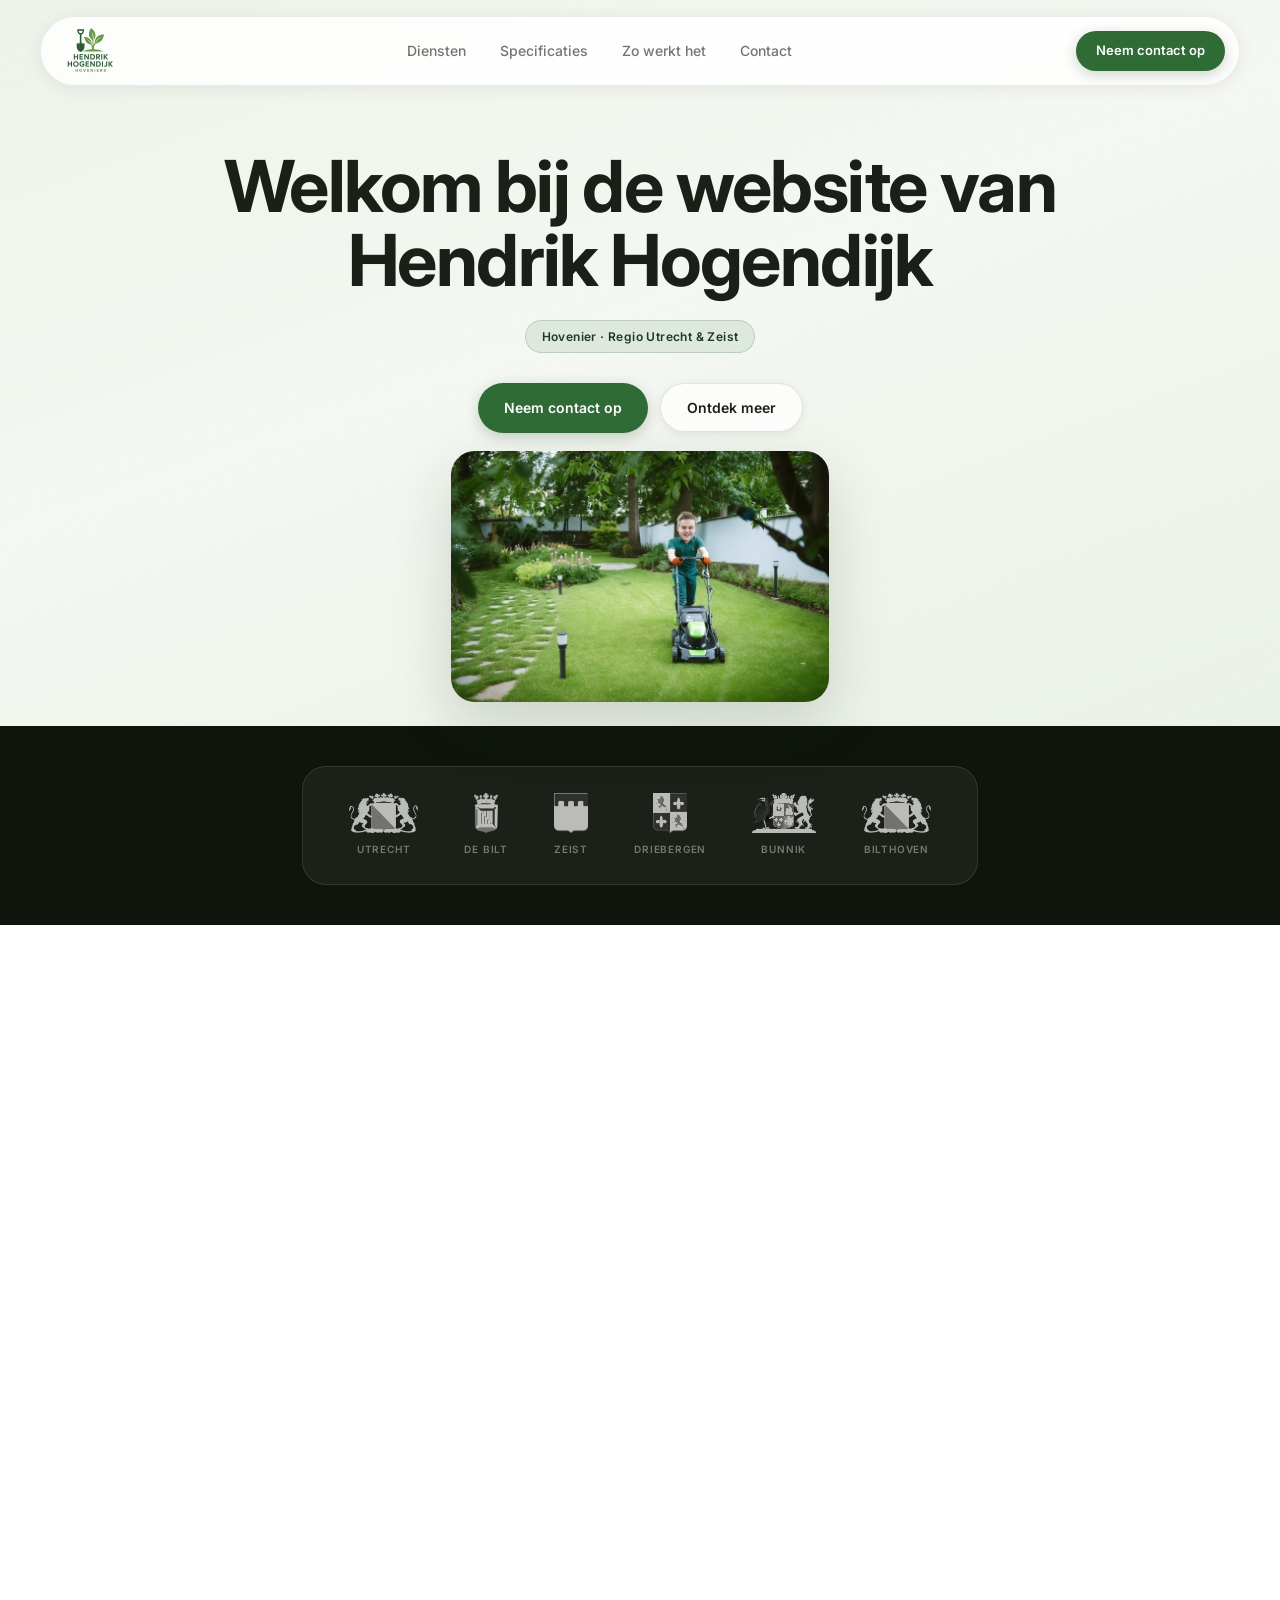
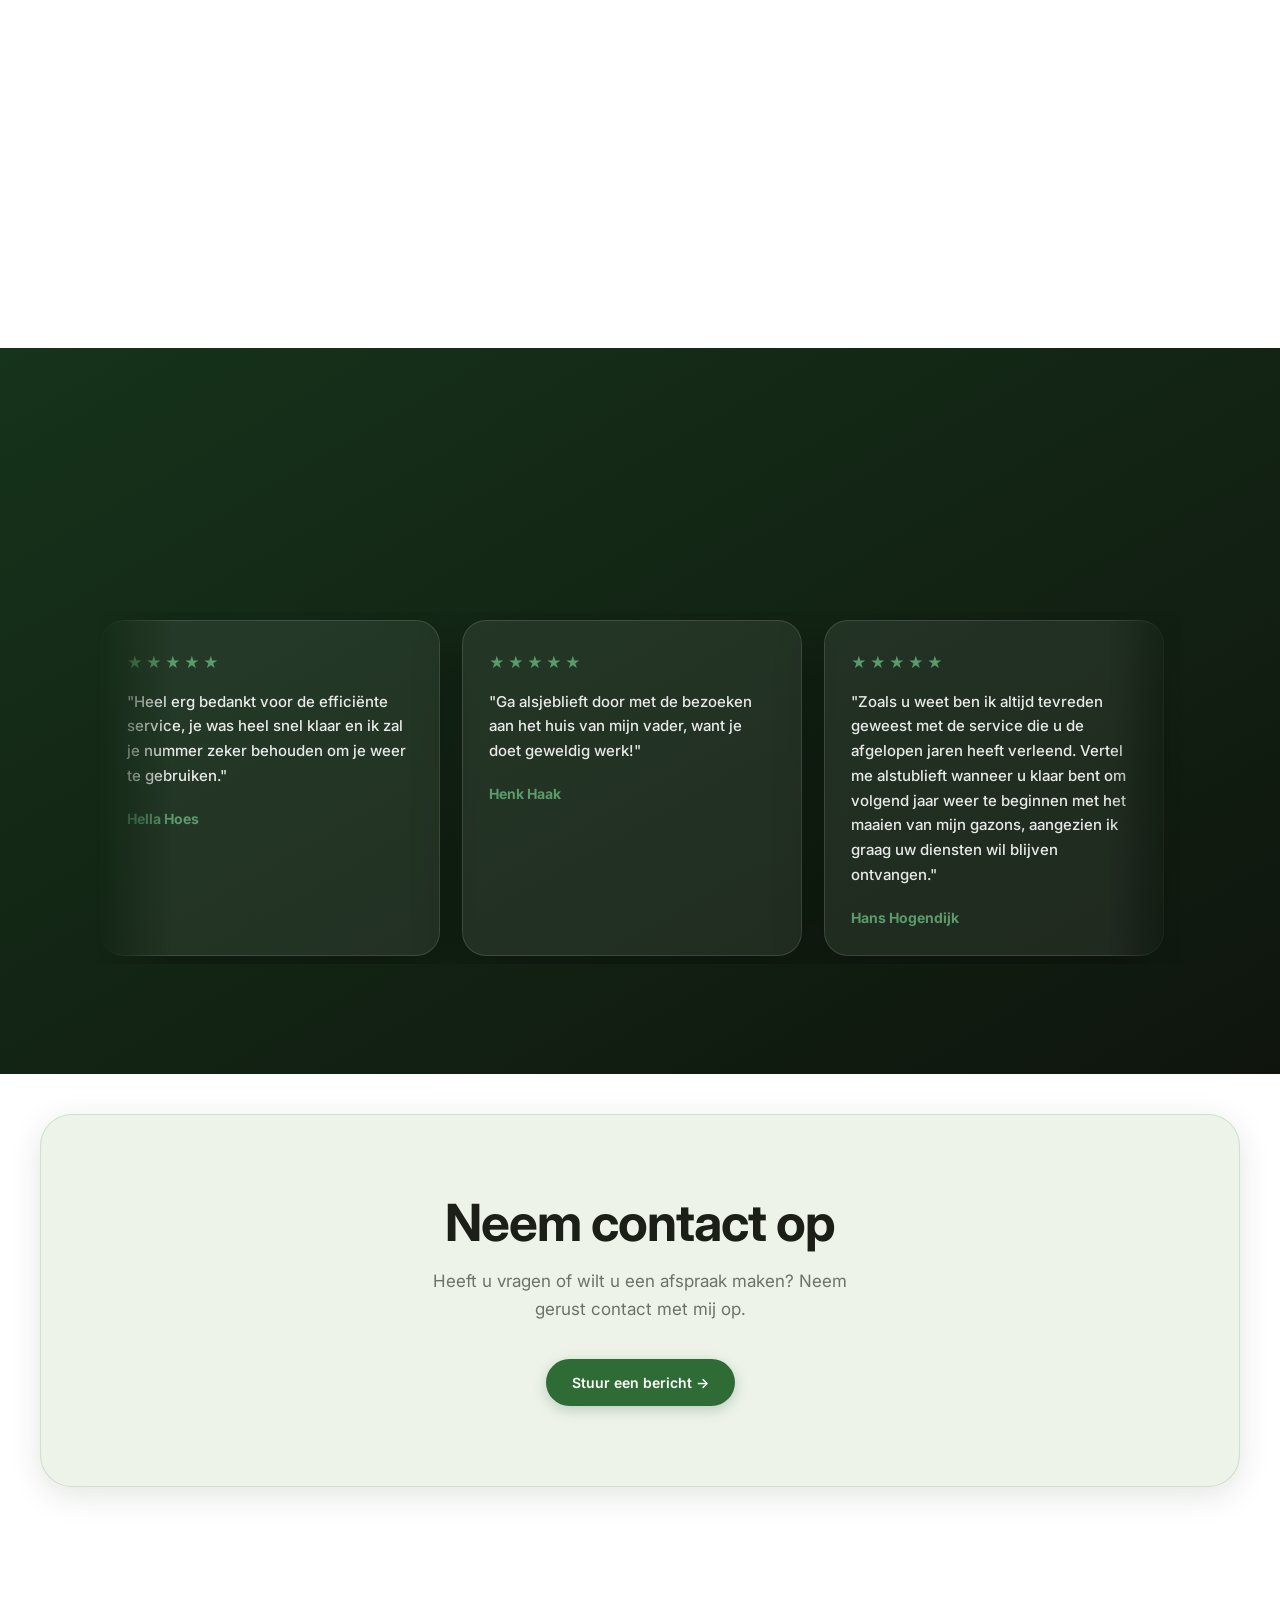
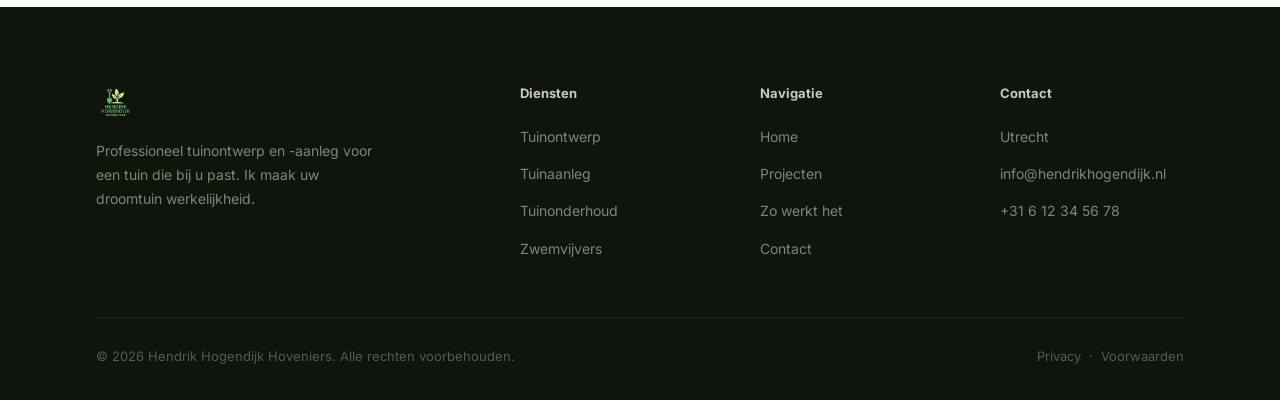
==== commit 965faab4: "main" ====
--- a/index.html
+++ b/index.html
@@ -162,7 +162,6 @@
                     <p>Met behulp van mooie, natuurlijke en duurzame producten en materialen creëer ik een tuin die
                         garant staat voor een jarenlang plezierig buitenleven. Van een knusse veranda en een mooie
                         vijver, tot een gezellig terras en een kleurrijke bloemenborder.</p>
-                    <a href="contact.html" class="btn btn-green btn-sm">Bekijk meer →</a>
                 </div>
                 <div class="feature-photo">
                     <img src="assets/fotos/image1.png" alt="Tuin aanleg" />
@@ -174,7 +173,6 @@
                     <span class="overline">Meer mogelijkheden</span>
                     <h2>Van vijver tot bloementuin</h2>
                     <p>Ik stop al mijn energie erin om uw tuin zo mooi mogelijk te maken. Van een mooie vijver tot een sfeervolle bloemenborder – elk detail verdient aandacht. Samen realiseren we uw droomtuin.</p>
-                    <a href="contact.html" class="btn btn-green btn-sm">Bekijk meer →</a>
                 </div>
                 <div class="feature-photo">
                     <img src="assets/fotos/image3.png" alt="Groene tuin" />
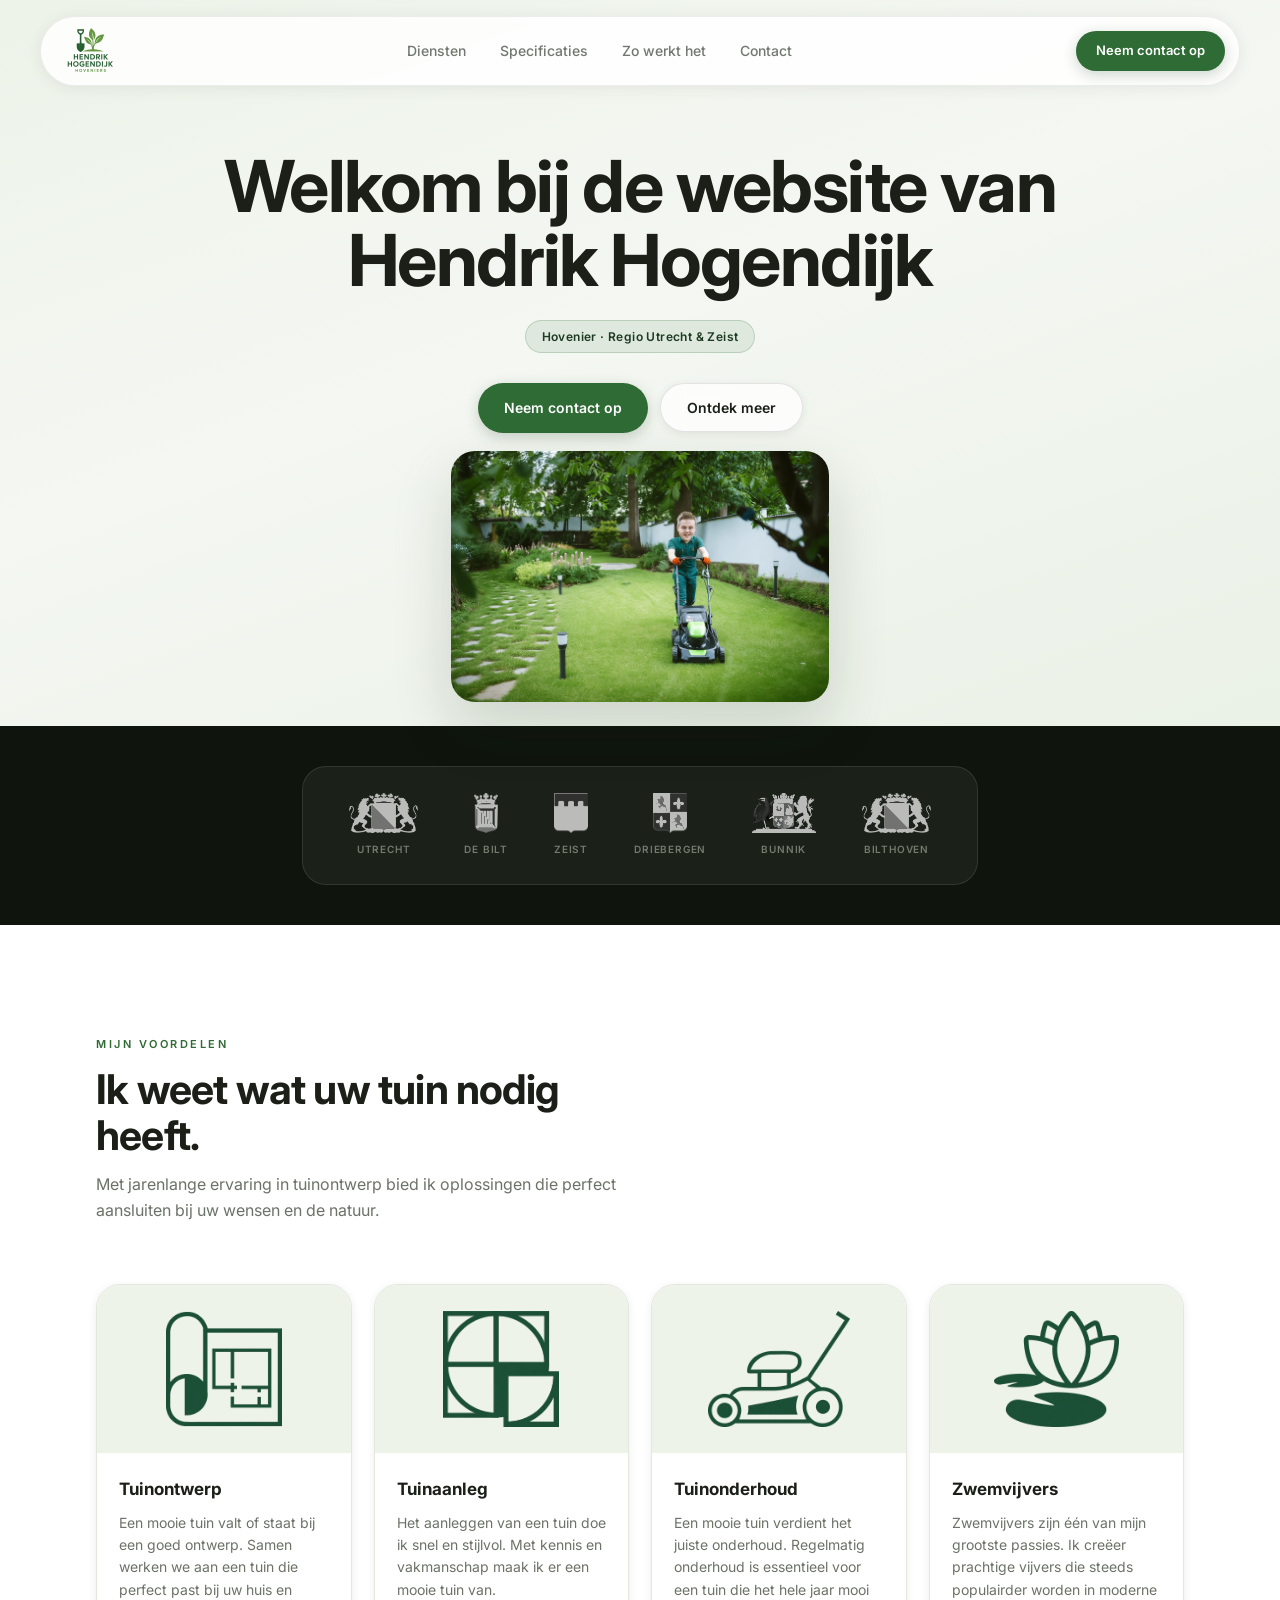
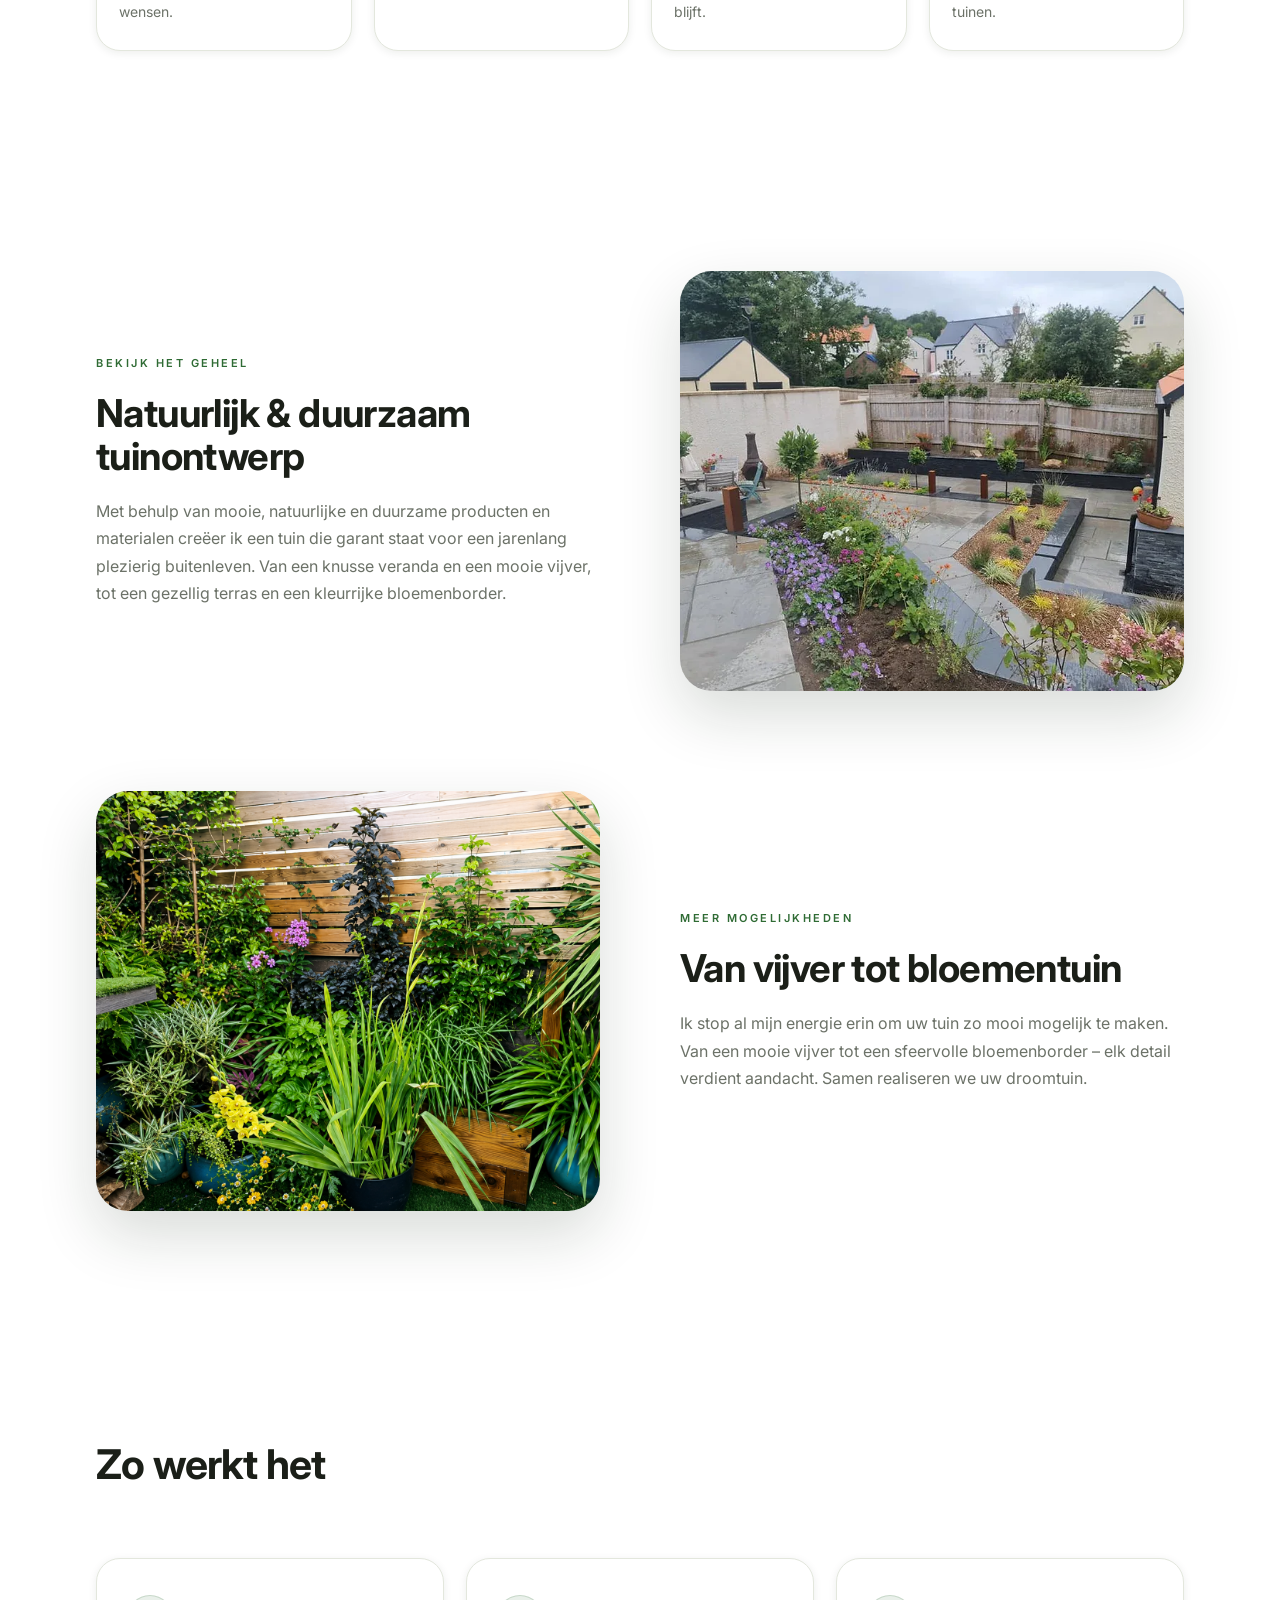
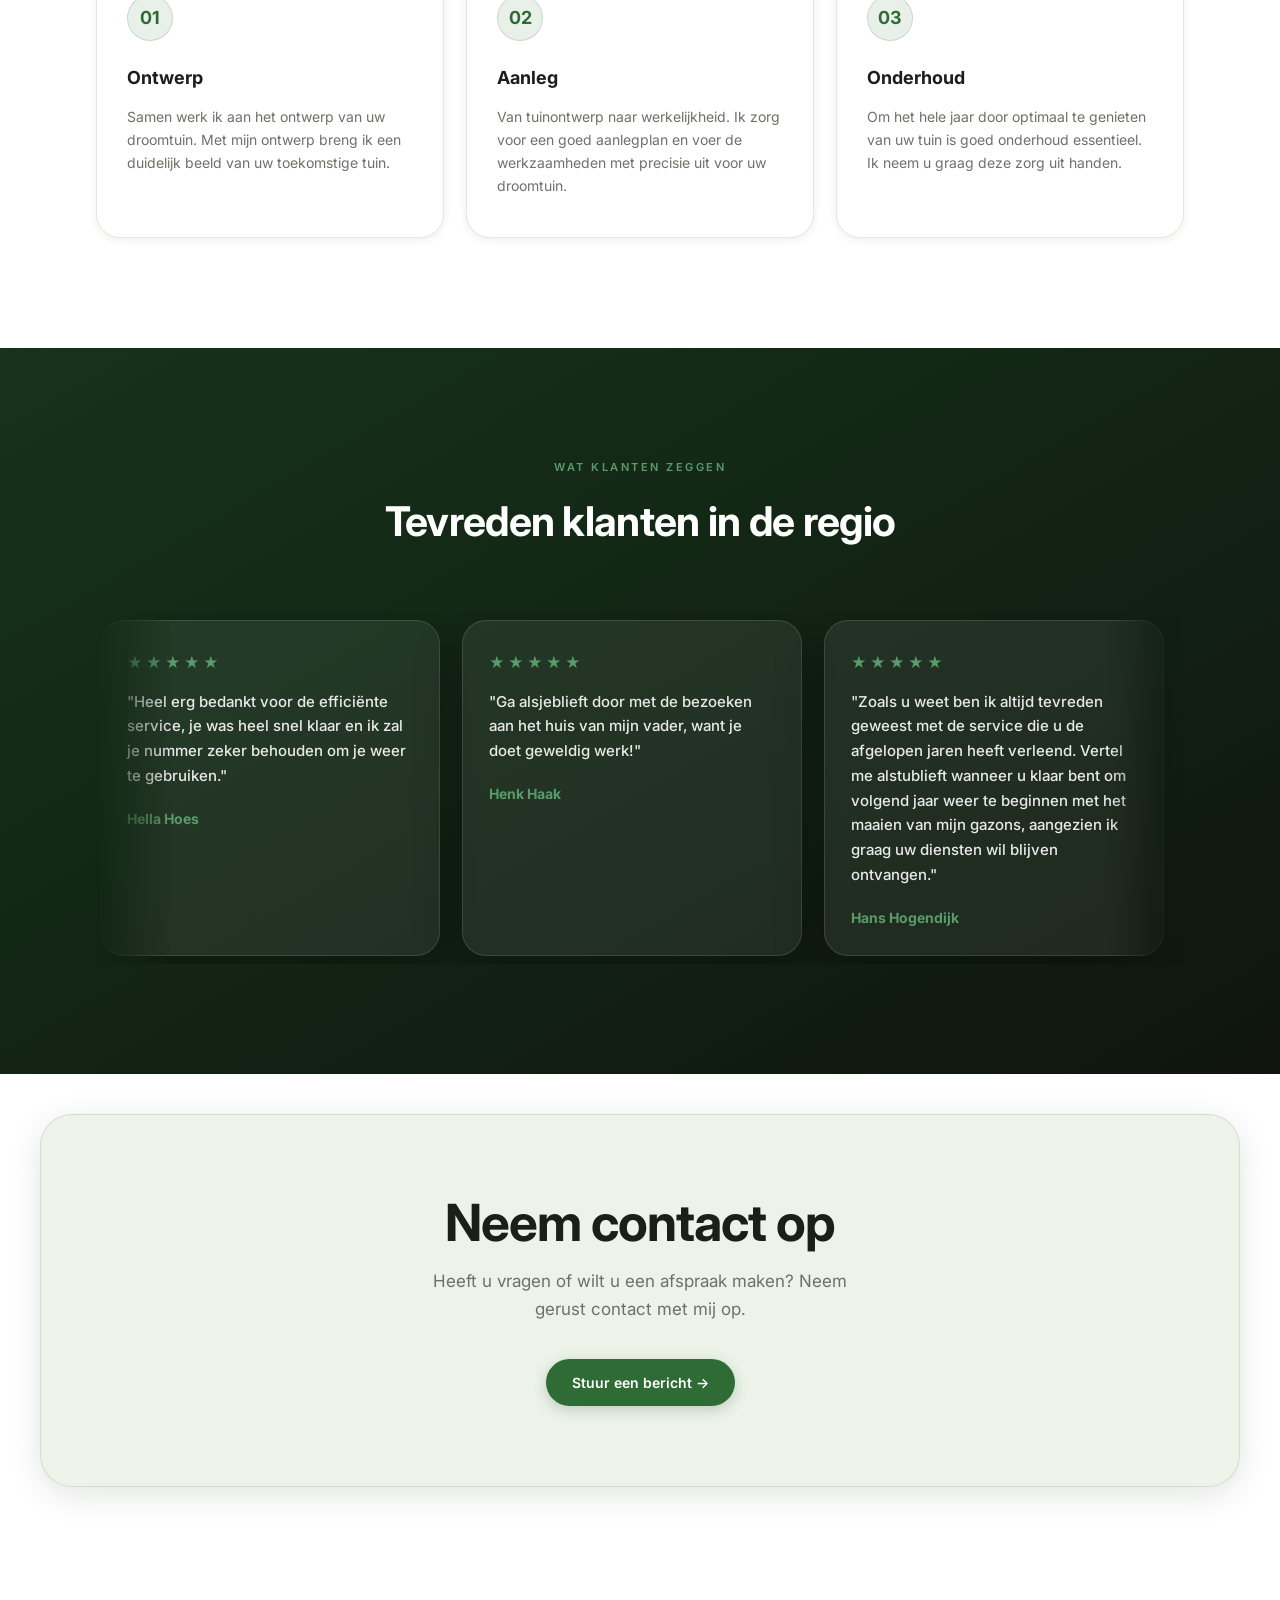
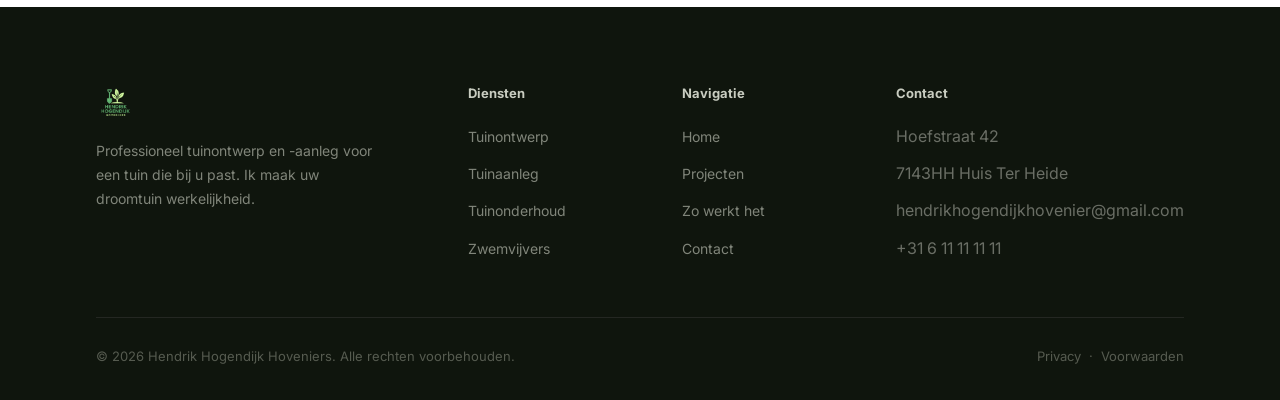
==== commit fff595e5: "button fix" ====
--- a/index.html
+++ b/index.html
@@ -25,10 +25,10 @@
                 <li><a href="#benefits">Diensten</a></li>
                 <li><a href="#features">Specificaties</a></li>
                 <li><a href="#howitworks">Zo werkt het</a></li>
-                <li><a href="contact.html">Contact</a></li>
+                <li><a href="#contact">Contact</a></li>
             </ul>
             <div class="nav-cta">
-                <a href="contact.html" class="btn btn-green btn-sm">Neem contact op</a>
+                <a href="#contact" class="btn btn-green btn-sm">Neem contact op</a>
             </div>
             <button class="nav-toggle" aria-label="Menu openen" aria-expanded="false" aria-controls="mobileMenu">
                 <span></span><span></span><span></span>
@@ -41,7 +41,7 @@
         <a href="#benefits">Diensten</a>
         <a href="#features">Specificaties</a>
         <a href="#howitworks">Zo werkt het</a>
-        <a href="contact.html">Contact</a>
+        <a href="#contact">Contact</a>
     </div>
 
     <!-- HERO -->
@@ -51,7 +51,7 @@
                 <h1>Welkom bij de website van Hendrik Hogendijk</h1>
                 <span class="hero-badge">Hovenier · Regio Utrecht &amp; Zeist</span>
                 <div class="hero-actions">
-                    <a href="contact.html" class="btn btn-green">Neem contact op</a>
+                    <a href="#contact" class="btn btn-green">Neem contact op</a>
                     <a href="#benefits" class="btn btn-outline">Ontdek meer</a>
                 </div>
             </div>
@@ -319,9 +319,10 @@
                 <div class="footer-col">
                     <h4>Contact</h4>
                     <ul>
-                        <li><a href="#">Utrecht</a></li>
-                        <li><a href="mailto:info@hendrikhogendijk.nl">info@hendrikhogendijk.nl</a></li>
-                        <li><a href="tel:+31612345678">+31 6 12 34 56 78</a></li>
+                        <li>Hoefstraat 42</li>
+                        <li>7143HH Huis Ter Heide</li>
+                        <li>hendrikhogendijkhovenier@gmail.com</li>
+                        <li>+31 6 11 11 11 11</li>
                     </ul>
                 </div>
             </div>
--- a/style.css
+++ b/style.css
@@ -4,7 +4,7 @@
 
 :root {
     --accent:       #2f6b34;
-    --accent-rgb:   47, 107, 52;   /* --accent в RGB, для rgba()-оттенков */
+    --accent-rgb:   47, 107, 52;
     --accent-light: #5a9b6b;
     --accent-ink:   #1c3b22;
     --bg:           #ffffff;
@@ -385,8 +385,8 @@
 .reviews-marquee {
     overflow: hidden;
     padding: 4px 0;
+    -webkit-mask-image: linear-gradient(90deg, transparent, #000 7%, #000 93%, transparent);
     mask-image: linear-gradient(90deg, transparent, #000 7%, #000 93%, transparent);
-    -webkit-mask-image: linear-gradient(90deg, transparent, #000 7%, #000 93%, transparent);
 }
 .reviews-grid {
     display: flex;
@@ -789,4 +789,4 @@
     .reviews-marquee { overflow-x: auto; }
     .reviews-grid    { transform: none !important; }
     [data-reveal]    { opacity: 1 !important; transform: none !important; }
-}
+}
